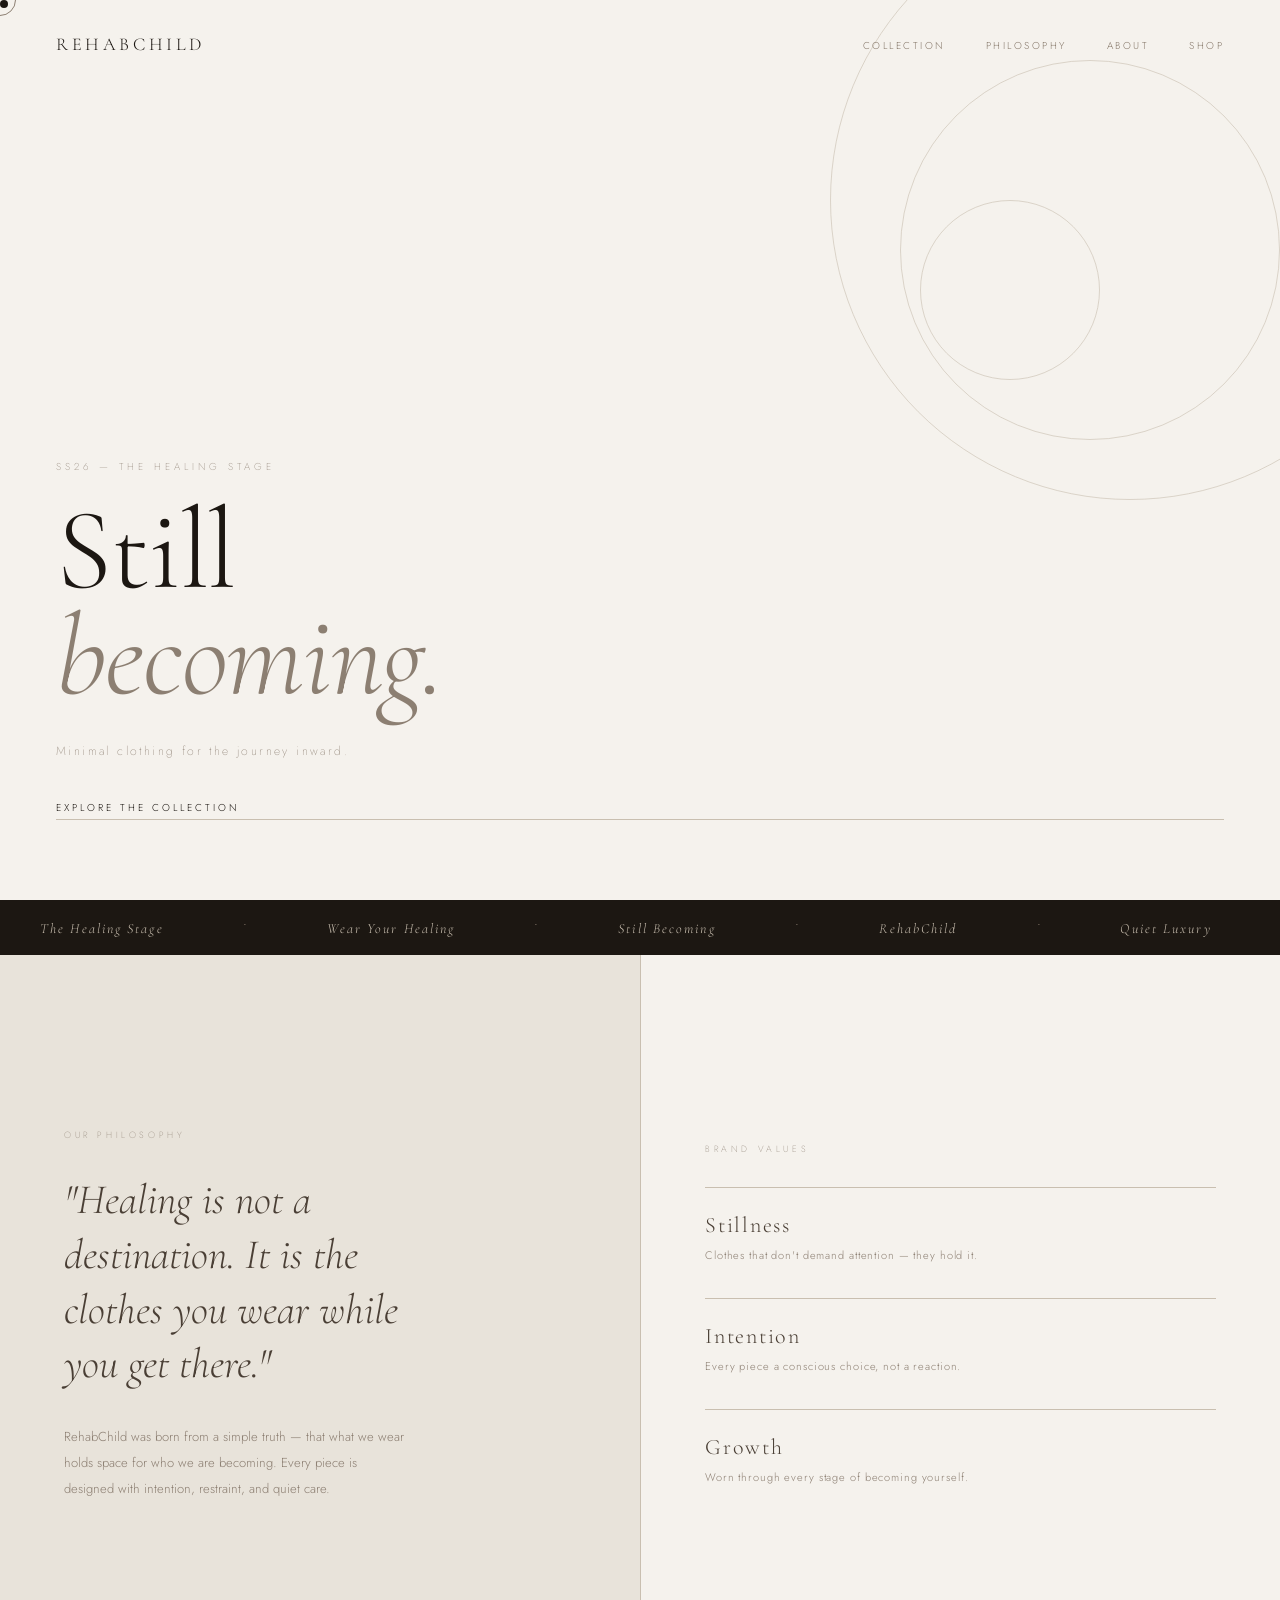
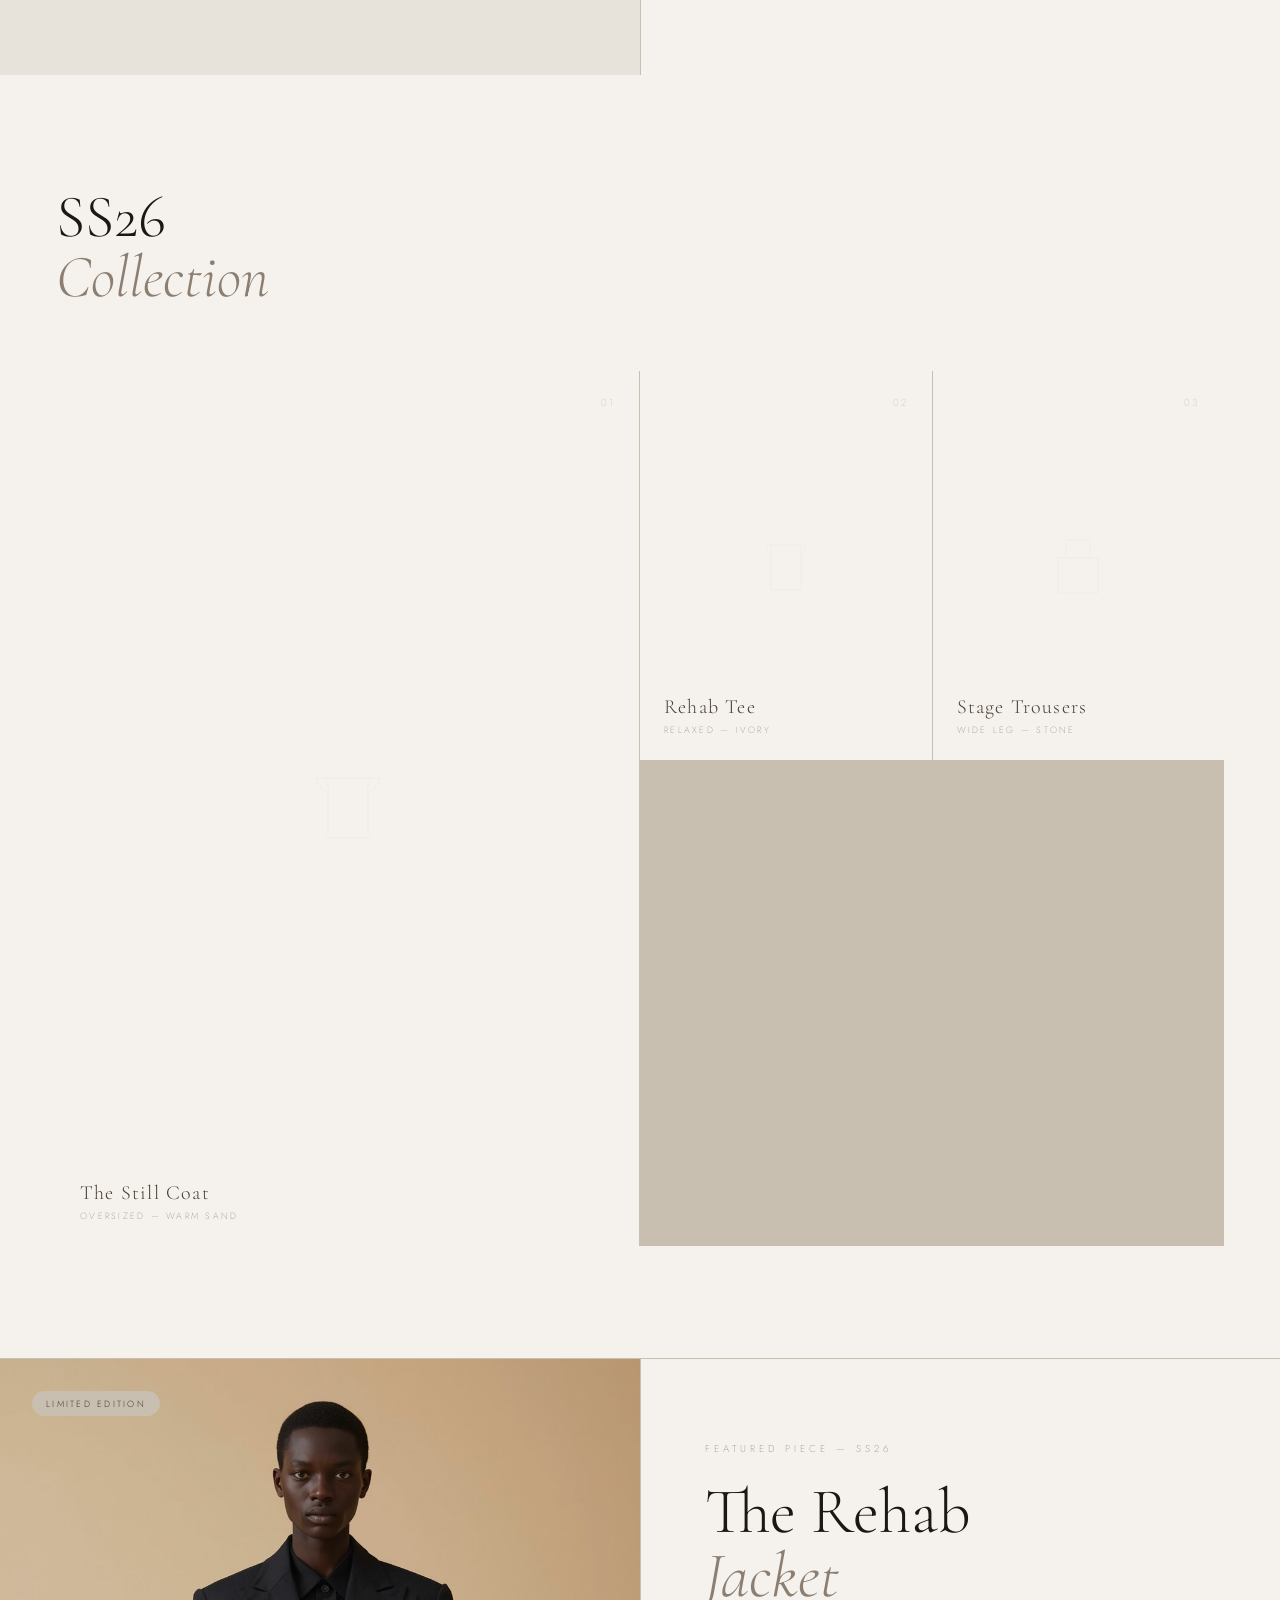
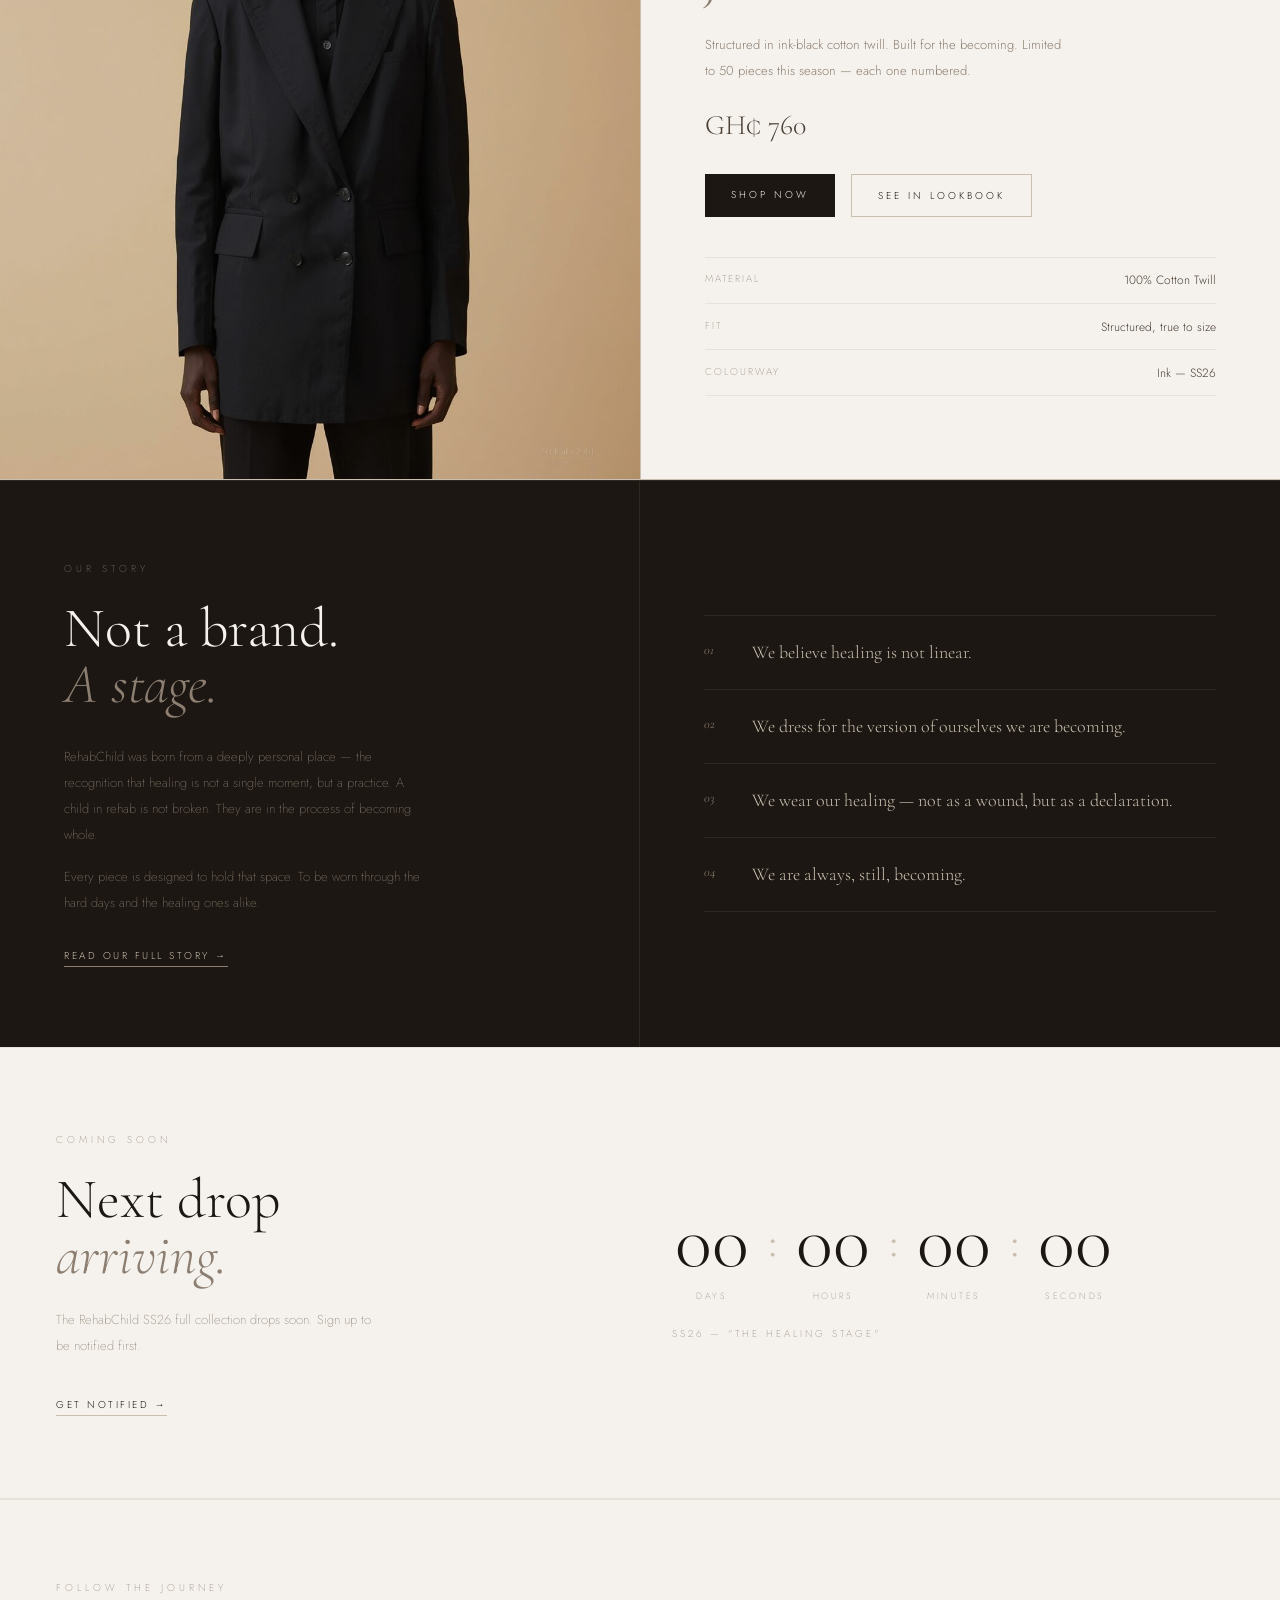
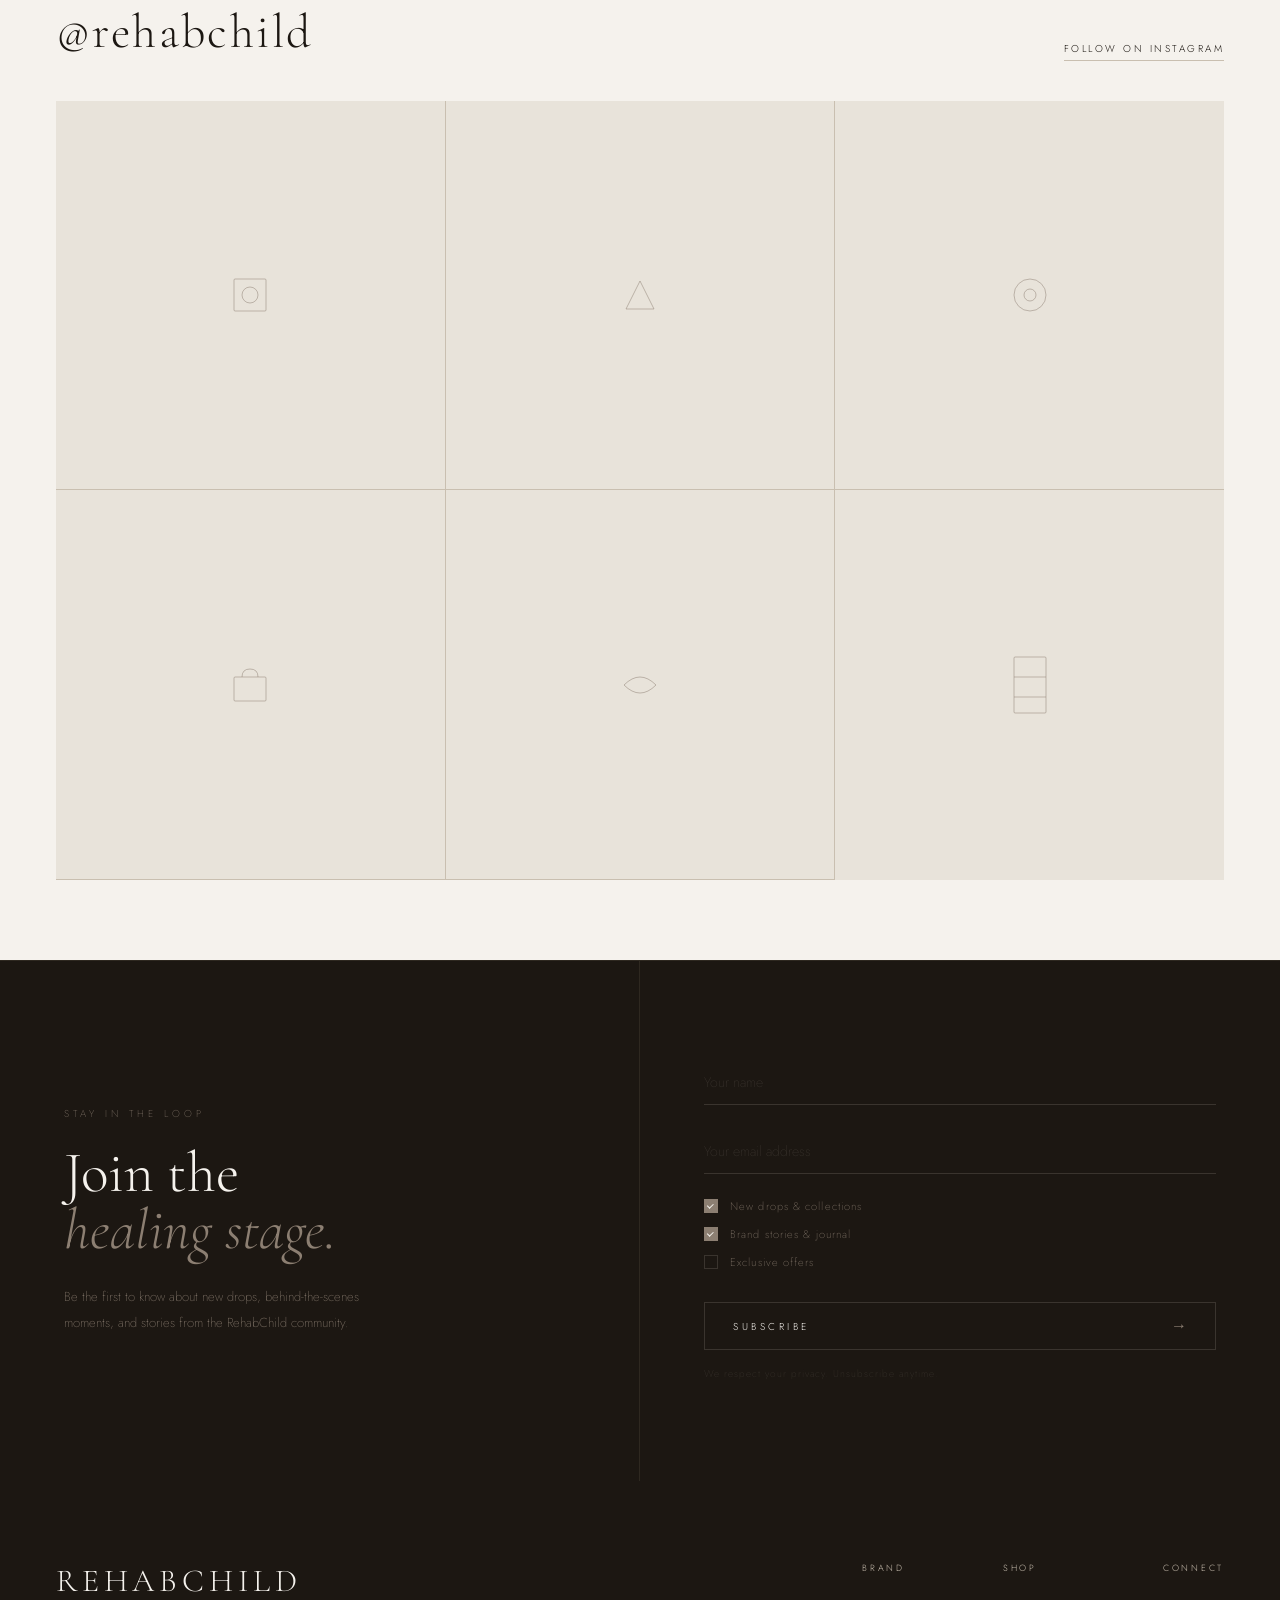
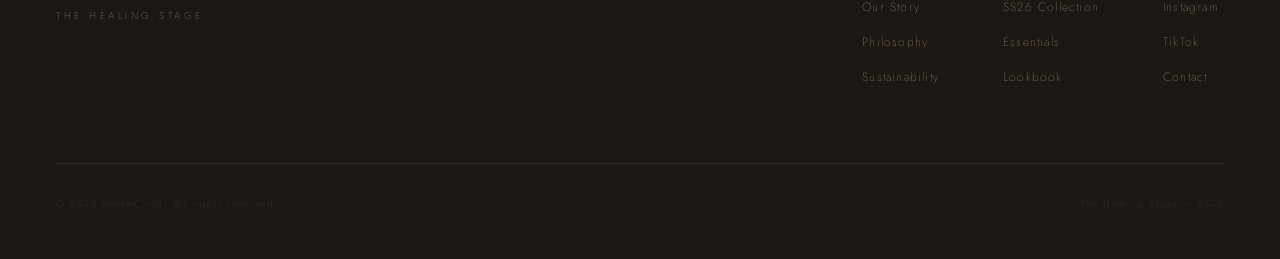
==== index.html @ 97591bc1 "Add website files with fixes" ====
<!DOCTYPE html>
<html lang="en">
<head>
  <meta charset="UTF-8" />
  <meta name="viewport" content="width=device-width, initial-scale=1.0"/>
  <title>RehabChild — The Healing Stage</title>
  <link href="https://fonts.googleapis.com/css2?family=Cormorant+Garamond:ital,wght@0,300;0,400;1,300;1,400&family=Jost:wght@200;300;400&display=swap" rel="stylesheet"/>
  <link rel="stylesheet" href="mobile.css"/>
  <style>
    *, *::before, *::after { margin: 0; padding: 0; box-sizing: border-box; }

    :root {
      --ivory:    #F5F2ED;
      --stone:    #E8E3DA;
      --sand:     #C9BFB0;
      --taupe:    #8C7F72;
      --bark:     #4A3F35;
      --ink:      #1C1712;
    }

    html { scroll-behavior: smooth; }

    body {
      background: var(--ivory);
      color: var(--ink);
      font-family: 'Jost', sans-serif;
      font-weight: 300;
      cursor: none;
      overflow-x: hidden;
    }

    /* Custom cursor */
    .cursor {
      width: 8px; height: 8px;
      background: var(--ink);
      border-radius: 50%;
      position: fixed;
      top: 0; left: 0;
      pointer-events: none;
      z-index: 9999;
      transition: transform 0.15s ease;
    }
    .cursor-ring {
      width: 32px; height: 32px;
      border: 0.5px solid var(--taupe);
      border-radius: 50%;
      position: fixed;
      top: 0; left: 0;
      pointer-events: none;
      z-index: 9998;
      transition: transform 0.08s ease, width 0.2s ease, height 0.2s ease, border-color 0.2s ease;
    }

    /* Nav */
    nav {
      position: fixed; top: 0; left: 0; right: 0;
      z-index: 100;
      display: flex;
      align-items: center;
      justify-content: space-between;
      padding: 2rem 3.5rem;
      mix-blend-mode: multiply;
    }

    .nav-logo {
      font-family: 'Cormorant Garamond', serif;
      font-weight: 300;
      font-size: 18px;
      letter-spacing: 0.2em;
      text-transform: uppercase;
      color: var(--ink);
      text-decoration: none;
    }

    .nav-links {
      display: flex;
      gap: 2.5rem;
      list-style: none;
    }

    .nav-links a {
      font-size: 10px;
      font-weight: 300;
      letter-spacing: 0.25em;
      text-transform: uppercase;
      color: var(--taupe);
      text-decoration: none;
      transition: color 0.3s ease;
    }

    .nav-links a:hover { color: var(--ink); }

    /* Hero */
    .hero {
      min-height: 100vh;
      display: flex;
      flex-direction: column;
      justify-content: flex-end;
      padding: 0 3.5rem 5rem;
      position: relative;
      overflow: hidden;
    }

    .hero-circle {
      position: absolute;
      border-radius: 50%;
      border: 0.5px solid var(--sand);
      opacity: 0.6;
      animation: breathe 8s ease-in-out infinite;
    }

    .hero-circle:nth-child(1) { width: 600px; height: 600px; top: -100px; right: -150px; animation-delay: 0s; }
    .hero-circle:nth-child(2) { width: 380px; height: 380px; top: 60px; right: 0px; animation-delay: 2s; }
    .hero-circle:nth-child(3) { width: 180px; height: 180px; top: 200px; right: 180px; animation-delay: 4s; }

    @keyframes breathe {
      0%, 100% { transform: scale(1); opacity: 0.4; }
      50% { transform: scale(1.04); opacity: 0.7; }
    }

    .hero-tag {
      font-size: 10px;
      font-weight: 200;
      letter-spacing: 0.4em;
      text-transform: uppercase;
      color: var(--taupe);
      margin-bottom: 1.5rem;
      opacity: 0;
      animation: fadeUp 1s ease forwards 0.3s;
    }

    .hero-title {
      font-family: 'Cormorant Garamond', serif;
      font-weight: 300;
      font-size: clamp(56px, 9vw, 120px);
      line-height: 0.92;
      letter-spacing: -0.01em;
      color: var(--ink);
      max-width: 700px;
      opacity: 0;
      animation: fadeUp 1.2s ease forwards 0.5s;
    }

    .hero-title em {
      font-style: italic;
      color: var(--taupe);
    }

    .hero-sub {
      font-size: 12px;
      font-weight: 200;
      letter-spacing: 0.2em;
      color: var(--taupe);
      margin-top: 2rem;
      opacity: 0;
      animation: fadeUp 1s ease forwards 0.9s;
    }

    .hero-cta {
      display: inline-block;
      margin-top: 2.5rem;
      font-size: 10px;
      font-weight: 300;
      letter-spacing: 0.3em;
      text-transform: uppercase;
      color: var(--ink);
      text-decoration: none;
      border-bottom: 0.5px solid var(--sand);
      padding-bottom: 4px;
      opacity: 0;
      animation: fadeUp 1s ease forwards 1.1s;
      transition: border-color 0.3s ease, color 0.3s ease;
    }

    .hero-cta:hover { color: var(--taupe); border-color: var(--taupe); }

    @keyframes fadeUp {
      from { opacity: 0; transform: translateY(24px); }
      to   { opacity: 1; transform: translateY(0); }
    }

    /* Marquee */
    .marquee-wrap {
      background: var(--ink);
      padding: 1rem 0;
      overflow: hidden;
      white-space: nowrap;
    }

    .marquee-track {
      display: inline-flex;
      animation: marquee 18s linear infinite;
    }

    .marquee-track span {
      font-family: 'Cormorant Garamond', serif;
      font-style: italic;
      font-size: 14px;
      font-weight: 300;
      letter-spacing: 0.15em;
      color: var(--sand);
      padding: 0 2.5rem;
    }

    .marquee-track span.dot {
      color: var(--taupe);
      font-style: normal;
      font-size: 6px;
      vertical-align: middle;
    }

    @keyframes marquee {
      from { transform: translateX(0); }
      to   { transform: translateX(-50%); }
    }

    /* Philosophy section */
    .philosophy {
      display: grid;
      grid-template-columns: 1fr 1fr;
      min-height: 80vh;
    }

    .phil-left {
      background: var(--stone);
      padding: 6rem 4rem;
      display: flex;
      flex-direction: column;
      justify-content: center;
    }

    .phil-right {
      background: var(--ivory);
      padding: 6rem 4rem;
      display: flex;
      flex-direction: column;
      justify-content: center;
      border-left: 0.5px solid var(--sand);
    }

    .section-label {
      font-size: 9px;
      font-weight: 200;
      letter-spacing: 0.4em;
      text-transform: uppercase;
      color: var(--taupe);
      margin-bottom: 2rem;
    }

    .phil-quote {
      font-family: 'Cormorant Garamond', serif;
      font-style: italic;
      font-weight: 300;
      font-size: clamp(28px, 3.5vw, 42px);
      line-height: 1.3;
      color: var(--bark);
      max-width: 380px;
    }

    .phil-body {
      font-size: 13px;
      font-weight: 300;
      line-height: 2;
      color: var(--taupe);
      max-width: 340px;
      margin-top: 2rem;
    }

    .phil-values {
      display: flex;
      flex-direction: column;
      gap: 2rem;
    }

    .phil-value {
      border-top: 0.5px solid var(--sand);
      padding-top: 1.5rem;
    }

    .phil-value-title {
      font-family: 'Cormorant Garamond', serif;
      font-weight: 300;
      font-size: 22px;
      letter-spacing: 0.08em;
      color: var(--bark);
      margin-bottom: 0.5rem;
    }

    .phil-value-desc {
      font-size: 11px;
      font-weight: 300;
      letter-spacing: 0.08em;
      color: var(--taupe);
      line-height: 1.8;
    }

    /* Collection */
    .collection {
      padding: 7rem 3.5rem;
      background: var(--ivory);
    }

    .collection-header {
      display: flex;
      align-items: flex-end;
      justify-content: space-between;
      margin-bottom: 4rem;
    }

    .collection-title {
      font-family: 'Cormorant Garamond', serif;
      font-weight: 300;
      font-size: clamp(36px, 5vw, 60px);
      line-height: 1;
      color: var(--ink);
    }

    .collection-title em { font-style: italic; color: var(--taupe); }

    .collection-grid {
      display: grid;
      grid-template-columns: 2fr 1fr 1fr;
      gap: 1px;
      background: var(--sand);
    }

    .collection-item {
      background: var(--ivory);
      aspect-ratio: 3/4;
      display: flex;
      flex-direction: column;
      justify-content: flex-end;
      padding: 1.5rem;
      position: relative;
      overflow: hidden;
      transition: background 0.4s ease;
    }

    .collection-item:hover { background: var(--stone); }

    .collection-item:nth-child(1) { aspect-ratio: 2/3; }

    .item-number {
      position: absolute;
      top: 1.5rem; right: 1.5rem;
      font-size: 10px;
      font-weight: 200;
      letter-spacing: 0.2em;
      color: var(--sand);
    }

    .item-placeholder {
      position: absolute;
      inset: 0;
      display: flex;
      align-items: center;
      justify-content: center;
    }

    .item-placeholder svg { opacity: 0.08; }

    .item-name {
      font-family: 'Cormorant Garamond', serif;
      font-weight: 300;
      font-size: 20px;
      letter-spacing: 0.06em;
      color: var(--bark);
      position: relative;
      z-index: 1;
    }

    .item-detail {
      font-size: 9px;
      font-weight: 200;
      letter-spacing: 0.25em;
      text-transform: uppercase;
      color: var(--taupe);
      margin-top: 4px;
      position: relative;
      z-index: 1;
    }

/* Newsletter */
    .newsletter {
      background: var(--ink);
      border-top: 0.5px solid #2e2820;
    }

    .nl-inner {
      display: grid;
      grid-template-columns: 1fr 1fr;
      min-height: 520px;
    }

    .nl-left {
      padding: 5rem 4rem;
      display: flex;
      flex-direction: column;
      justify-content: center;
      border-right: 0.5px solid #2e2820;
    }

    .nl-tag {
      font-size: 10px;
      font-weight: 200;
      letter-spacing: 0.4em;
      text-transform: uppercase;
      color: var(--taupe);
      margin-bottom: 1.5rem;
    }

    .nl-title {
      font-family: 'Cormorant Garamond', serif;
      font-weight: 300;
      font-size: clamp(36px, 4.5vw, 58px);
      line-height: 1;
      color: var(--ivory);
      margin-bottom: 1.5rem;
    }

    .nl-title em { font-style: italic; color: var(--taupe); }

    .nl-desc {
      font-size: 13px;
      font-weight: 200;
      line-height: 2;
      color: var(--taupe);
      max-width: 340px;
    }

    .nl-right {
      padding: 5rem 4rem;
      display: flex;
      align-items: center;
    }

    .nl-form-wrap { width: 100%; }

    .nl-input-group { margin-bottom: 1.5rem; }

    .nl-input {
      width: 100%;
      background: transparent;
      border: none;
      border-bottom: 0.5px solid #3a342e;
      padding: 0.75rem 0;
      font-family: 'Jost', sans-serif;
      font-weight: 200;
      font-size: 14px;
      color: var(--ivory);
      outline: none;
      transition: border-color 0.3s;
    }

    .nl-input::placeholder { color: #3a342e; }
    .nl-input:focus { border-bottom-color: var(--taupe); }

    .nl-checks {
      display: flex;
      flex-direction: column;
      gap: 0.75rem;
      margin-bottom: 2rem;
      margin-top: 0.5rem;
    }

    .nl-check {
      display: flex;
      align-items: center;
      gap: 0.75rem;
      cursor: pointer;
    }

    .nl-check input[type="checkbox"] { display: none; }

    .nl-check-box {
      width: 14px;
      height: 14px;
      border: 0.5px solid #3a342e;
      display: flex;
      align-items: center;
      justify-content: center;
      flex-shrink: 0;
      transition: border-color 0.3s, background 0.3s;
    }

    .nl-check input:checked + .nl-check-box {
      background: var(--taupe);
      border-color: var(--taupe);
    }

    .nl-check input:checked + .nl-check-box::after {
      content: '';
      width: 6px;
      height: 4px;
      border-left: 1px solid var(--ivory);
      border-bottom: 1px solid var(--ivory);
      transform: rotate(-45deg) translateY(-1px);
      display: block;
    }

    .nl-check-label {
      font-size: 11px;
      font-weight: 200;
      letter-spacing: 0.1em;
      color: var(--taupe);
    }

    .nl-btn {
      display: flex;
      align-items: center;
      gap: 1rem;
      background: none;
      border: 0.5px solid #3a342e;
      padding: 14px 28px;
      cursor: pointer;
      transition: all 0.3s ease;
      width: 100%;
      justify-content: space-between;
    }

    .nl-btn:hover {
      border-color: var(--taupe);
      background: rgba(140, 127, 114, 0.08);
    }

    .nl-btn-text {
      font-family: 'Jost', sans-serif;
      font-size: 10px;
      font-weight: 300;
      letter-spacing: 0.35em;
      text-transform: uppercase;
      color: var(--ivory);
    }

    .nl-btn-arrow {
      font-size: 16px;
      color: var(--taupe);
      transition: transform 0.3s;
    }

    .nl-btn:hover .nl-btn-arrow { transform: translateX(4px); }

    .nl-success {
      display: none;
      align-items: center;
      gap: 0.75rem;
      margin-top: 1.25rem;
      padding: 1rem;
      border: 0.5px solid #2e2820;
    }

    .nl-success span {
      font-family: 'Cormorant Garamond', serif;
      font-style: italic;
      font-size: 14px;
      color: var(--sand);
      line-height: 1.5;
    }

    .nl-privacy {
      font-size: 10px;
      font-weight: 200;
      letter-spacing: 0.1em;
      color: #3a342e;
      margin-top: 1rem;
    }

    /* Hamburger */
    .hamburger {
      display: none;
      flex-direction: column;
      gap: 5px;
      background: none;
      border: none;
      cursor: pointer;
      padding: 4px;
      z-index: 102;
    }

    .hamburger span {
      display: block;
      width: 22px;
      height: 0.5px;
      background: var(--ink);
      transition: all 0.3s ease;
    }

    .hamburger.open span:nth-child(1) { transform: translateY(5.5px) rotate(45deg); }
    .hamburger.open span:nth-child(2) { opacity: 0; }
    .hamburger.open span:nth-child(3) { transform: translateY(-5.5px) rotate(-45deg); }

    /* Mobile menu */
    .mobile-menu {
      position: fixed;
      inset: 0;
      background: var(--ivory);
      z-index: 101;
      display: flex;
      align-items: center;
      justify-content: center;
      opacity: 0;
      pointer-events: none;
      transition: opacity 0.4s ease;
    }

    .mobile-menu.open {
      opacity: 1;
      pointer-events: all;
    }

    .mobile-menu-inner {
      display: flex;
      flex-direction: column;
      align-items: center;
      gap: 2.5rem;
    }

    .mobile-menu-inner a {
      font-family: 'Cormorant Garamond', serif;
      font-weight: 300;
      font-size: 42px;
      letter-spacing: 0.08em;
      color: var(--ink);
      text-decoration: none;
      transition: color 0.3s;
    }

    .mobile-menu-inner a:hover { color: var(--taupe); }

    @media (max-width: 768px) {
      .hamburger { display: flex !important; }
    }

    /* Footer */
    footer {
      background: var(--ink);
      padding: 5rem 3.5rem 3rem;
      color: var(--taupe);
    }

    .footer-top {
      display: flex;
      justify-content: space-between;
      align-items: flex-start;
      padding-bottom: 4rem;
      border-bottom: 0.5px solid #2e2820;
    }

    .footer-logo {
      font-family: 'Cormorant Garamond', serif;
      font-weight: 300;
      font-size: 32px;
      letter-spacing: 0.15em;
      text-transform: uppercase;
      color: var(--ivory);
    }

    .footer-tagline {
      font-size: 10px;
      font-weight: 200;
      letter-spacing: 0.35em;
      text-transform: uppercase;
      color: var(--taupe);
      margin-top: 0.5rem;
    }

    .footer-links {
      display: flex;
      gap: 4rem;
    }

    .footer-col h4 {
      font-size: 9px;
      font-weight: 300;
      letter-spacing: 0.3em;
      text-transform: uppercase;
      color: var(--sand);
      margin-bottom: 1.25rem;
    }

    .footer-col ul { list-style: none; }

    .footer-col ul li {
      margin-bottom: 0.75rem;
    }

    .footer-col ul li a {
      font-size: 12px;
      font-weight: 200;
      letter-spacing: 0.1em;
      color: var(--taupe);
      text-decoration: none;
      transition: color 0.3s ease;
    }

    .footer-col ul li a:hover { color: var(--sand); }

    .footer-bottom {
      display: flex;
      justify-content: space-between;
      align-items: center;
      padding-top: 2rem;
    }

    .footer-copy {
      font-size: 10px;
      font-weight: 200;
      letter-spacing: 0.15em;
      color: #3a342e;
    }
    /* Instagram Feed */
    .instagram {
      background: var(--ivory);
      border-top: 0.5px solid var(--stone);
      padding: 5rem 3.5rem;
    }

    .ig-header {
      display: flex;
      align-items: flex-end;
      justify-content: space-between;
      margin-bottom: 2.5rem;
    }

    .ig-tag {
      font-size: 10px;
      font-weight: 200;
      letter-spacing: 0.4em;
      text-transform: uppercase;
      color: var(--taupe);
      margin-bottom: 0.5rem;
    }

    .ig-title {
      font-family: 'Cormorant Garamond', serif;
      font-weight: 300;
      font-size: clamp(28px, 4vw, 48px);
      color: var(--ink);
      letter-spacing: 0.05em;
    }

    .ig-follow-btn {
      font-size: 10px;
      font-weight: 300;
      letter-spacing: 0.25em;
      text-transform: uppercase;
      color: var(--ink);
      text-decoration: none;
      border-bottom: 0.5px solid var(--sand);
      padding-bottom: 4px;
      transition: border-color 0.3s, color 0.3s;
    }

    .ig-follow-btn:hover { color: var(--taupe); border-color: var(--taupe); }

    .ig-grid {
      display: grid;
      grid-template-columns: repeat(3, 1fr);
      grid-template-rows: auto auto;
      gap: 1px;
      background: var(--sand);
    }

    .ig-post {
      background: var(--stone);
      aspect-ratio: 1/1;
      cursor: pointer;
      overflow: hidden;
    }

    .ig-post-tall {
      grid-row: span 2;
      aspect-ratio: unset;
    }

    .ig-post-inner {
      width: 100%;
      height: 100%;
      display: flex;
      align-items: center;
      justify-content: center;
      position: relative;
      transition: background 0.4s ease;
      min-height: 200px;
    }

    .ig-post:hover .ig-post-inner { background: var(--sand); }

    .ig-overlay {
      position: absolute;
      inset: 0;
      background: rgba(28,23,18,0.5);
      display: flex;
      align-items: flex-end;
      padding: 1.25rem;
      opacity: 0;
      transition: opacity 0.4s ease;
    }

    .ig-post:hover .ig-overlay { opacity: 1; }

    .ig-caption {
      font-family: 'Cormorant Garamond', serif;
      font-style: italic;
      font-size: 13px;
      color: var(--ivory);
      line-height: 1.5;
    }

    /* Lightbox */
    .ig-lightbox {
      position: fixed;
      inset: 0;
      background: rgba(28,23,18,0.85);
      z-index: 300;
      display: none;
      align-items: center;
      justify-content: center;
    }

    .ig-lightbox.open { display: flex; }

    .ig-lightbox-close {
      position: absolute;
      top: 2rem; right: 2rem;
      background: none;
      border: none;
      color: var(--ivory);
      font-size: 18px;
      cursor: pointer;
      opacity: 0.6;
      transition: opacity 0.3s;
    }

    .ig-lightbox-close:hover { opacity: 1; }

    .ig-lightbox-inner {
      display: grid;
      grid-template-columns: 1fr 1fr;
      max-width: 800px;
      width: 90%;
      background: var(--ivory);
    }

    .ig-lightbox-img {
      background: var(--stone);
      min-height: 400px;
      display: flex;
      align-items: center;
      justify-content: center;
    }

    .ig-lightbox-info {
      padding: 3rem 2.5rem;
      display: flex;
      flex-direction: column;
      justify-content: center;
      gap: 1rem;
    }

    .ig-lightbox-handle {
      font-size: 10px;
      font-weight: 200;
      letter-spacing: 0.3em;
      text-transform: uppercase;
      color: var(--taupe);
    }

    .ig-lightbox-caption {
      font-family: 'Cormorant Garamond', serif;
      font-style: italic;
      font-size: 20px;
      line-height: 1.5;
      color: var(--bark);
    }

    .ig-lightbox-link {
      font-size: 10px;
      font-weight: 300;
      letter-spacing: 0.2em;
      text-transform: uppercase;
      color: var(--ink);
      text-decoration: none;
      border-bottom: 0.5px solid var(--sand);
      padding-bottom: 3px;
      width: fit-content;
      transition: border-color 0.3s;
    }

    .ig-lightbox-link:hover { border-color: var(--ink); }

    .mobile-menu-close {
      position: absolute;
      top: 2rem;
      right: 1.75rem;
      background: none;
      border: none;
      font-size: 18px;
      color: var(--taupe);
      cursor: pointer;
      transition: color 0.3s;
      z-index: 103;
    }

    .mobile-menu-close:hover { color: var(--ink); }

    /* Featured Spotlight */
    .spotlight {
      background: var(--stone);
      border-top: 0.5px solid var(--sand);
      border-bottom: 0.5px solid var(--sand);
    }

    .spotlight-inner {
      display: grid;
      grid-template-columns: 1fr 1fr;
      min-height: 80vh;
    }

    .spotlight-img {
      position: relative;
      overflow: hidden;
    }

    .spotlight-img img {
      width: 100%;
      height: 100%;
      object-fit: cover;
      display: block;
      transition: transform 0.8s ease;
    }

    .spotlight:hover .spotlight-img img { transform: scale(1.03); }

    .spotlight-badge {
      position: absolute;
      top: 2rem; left: 2rem;
      font-size: 9px;
      font-weight: 300;
      letter-spacing: 0.25em;
      text-transform: uppercase;
      color: var(--bark);
      background: var(--sand);
      padding: 6px 14px;
      border-radius: 20px;
    }

    .spotlight-text {
      padding: 5rem 4rem;
      display: flex;
      flex-direction: column;
      justify-content: center;
      background: var(--ivory);
      border-left: 0.5px solid var(--sand);
    }

    .spotlight-tag {
      font-size: 10px;
      font-weight: 200;
      letter-spacing: 0.4em;
      text-transform: uppercase;
      color: var(--taupe);
      margin-bottom: 1.5rem;
    }

    .spotlight-title {
      font-family: 'Cormorant Garamond', serif;
      font-weight: 300;
      font-size: clamp(40px, 5vw, 64px);
      line-height: 1;
      color: var(--ink);
      margin-bottom: 1.5rem;
    }

    .spotlight-title em { font-style: italic; color: var(--taupe); }

    .spotlight-desc {
      font-size: 13px;
      font-weight: 300;
      line-height: 2;
      color: var(--taupe);
      max-width: 360px;
      margin-bottom: 1.5rem;
    }

    .spotlight-price {
      font-family: 'Cormorant Garamond', serif;
      font-size: 28px;
      font-weight: 300;
      color: var(--bark);
      margin-bottom: 2rem;
    }

    .spotlight-actions {
      display: flex;
      gap: 1rem;
      margin-bottom: 2.5rem;
    }

    .spotlight-btn {
      font-size: 10px;
      font-weight: 300;
      letter-spacing: 0.3em;
      text-transform: uppercase;
      text-decoration: none;
      padding: 13px 26px;
      transition: all 0.3s ease;
    }

    .spotlight-btn.primary {
      background: var(--ink);
      color: var(--ivory);
    }

    .spotlight-btn.primary:hover { background: var(--bark); }

    .spotlight-btn.secondary {
      border: 0.5px solid var(--sand);
      color: var(--ink);
    }

    .spotlight-btn.secondary:hover { background: var(--stone); }

    .spotlight-details {
      display: flex;
      flex-direction: column;
      gap: 0;
      border-top: 0.5px solid var(--stone);
    }

    .spotlight-detail {
      display: flex;
      justify-content: space-between;
      padding: 0.85rem 0;
      border-bottom: 0.5px solid var(--stone);
    }

    .sd-label {
      font-size: 10px;
      font-weight: 200;
      letter-spacing: 0.2em;
      text-transform: uppercase;
      color: var(--taupe);
    }

    .sd-value {
      font-size: 12px;
      font-weight: 300;
      color: var(--bark);
    }

    /* Brand Story Teaser */
    .story-teaser {
      background: var(--ink);
      border-top: 0.5px solid #2e2820;
    }

    .st-inner {
      display: grid;
      grid-template-columns: 1fr 1fr;
      min-height: 60vh;
    }

    .st-left {
      padding: 5rem 4rem;
      display: flex;
      flex-direction: column;
      justify-content: center;
      border-right: 0.5px solid #2e2820;
    }

    .st-tag {
      font-size: 10px;
      font-weight: 200;
      letter-spacing: 0.4em;
      text-transform: uppercase;
      color: var(--taupe);
      margin-bottom: 1.5rem;
    }

    .st-title {
      font-family: 'Cormorant Garamond', serif;
      font-weight: 300;
      font-size: clamp(36px, 4.5vw, 56px);
      line-height: 1;
      color: var(--ivory);
      margin-bottom: 2rem;
    }

    .st-title em { font-style: italic; color: var(--taupe); }

    .st-body {
      font-size: 13px;
      font-weight: 200;
      line-height: 2;
      color: var(--taupe);
      max-width: 360px;
      margin-bottom: 1rem;
    }

    .st-link {
      font-size: 10px;
      font-weight: 300;
      letter-spacing: 0.25em;
      text-transform: uppercase;
      color: var(--sand);
      text-decoration: none;
      border-bottom: 0.5px solid var(--taupe);
      padding-bottom: 3px;
      width: fit-content;
      margin-top: 1rem;
      transition: all 0.3s;
    }

    .st-link:hover { color: var(--ivory); border-color: var(--ivory); }

    .st-right {
      padding: 5rem 4rem;
      display: flex;
      align-items: center;
    }

    .st-manifesto { width: 100%; }

    .st-m-line {
      display: flex;
      align-items: flex-start;
      gap: 1.5rem;
      padding: 1.5rem 0;
      border-bottom: 0.5px solid #2e2820;
    }

    .st-m-line:first-child { border-top: 0.5px solid #2e2820; }

    .st-m-num {
      font-family: 'Cormorant Garamond', serif;
      font-style: italic;
      font-size: 13px;
      color: var(--taupe);
      min-width: 24px;
      margin-top: 2px;
    }

    .st-m-text {
      font-family: 'Cormorant Garamond', serif;
      font-weight: 300;
      font-size: 18px;
      line-height: 1.4;
      color: var(--sand);
    }

    /* Countdown */
    .countdown {
      background: var(--ivory);
      border-top: 0.5px solid var(--stone);
      border-bottom: 0.5px solid var(--stone);
    }

    .cd-inner {
      display: grid;
      grid-template-columns: 1fr 1fr;
      min-height: 50vh;
      align-items: center;
      padding: 5rem 3.5rem;
      gap: 4rem;
    }

    .cd-tag {
      font-size: 10px;
      font-weight: 200;
      letter-spacing: 0.4em;
      text-transform: uppercase;
      color: var(--taupe);
      margin-bottom: 1.5rem;
    }

    .cd-title {
      font-family: 'Cormorant Garamond', serif;
      font-weight: 300;
      font-size: clamp(36px, 4.5vw, 56px);
      line-height: 1;
      color: var(--ink);
      margin-bottom: 1.5rem;
    }

    .cd-title em { font-style: italic; color: var(--taupe); }

    .cd-desc {
      font-size: 13px;
      font-weight: 200;
      line-height: 2;
      color: var(--taupe);
      max-width: 320px;
      margin-bottom: 2rem;
    }

    .cd-notify {
      font-size: 10px;
      font-weight: 300;
      letter-spacing: 0.25em;
      text-transform: uppercase;
      color: var(--ink);
      text-decoration: none;
      border-bottom: 0.5px solid var(--sand);
      padding-bottom: 3px;
      transition: all 0.3s;
    }

    .cd-notify:hover { border-color: var(--ink); }

    .cd-timer {
      display: flex;
      align-items: center;
      gap: 1rem;
      margin-bottom: 1.5rem;
    }

    .cd-unit {
      display: flex;
      flex-direction: column;
      align-items: center;
      gap: 0.5rem;
    }

    .cd-num {
      font-family: 'Cormorant Garamond', serif;
      font-weight: 300;
      font-size: clamp(48px, 6vw, 80px);
      line-height: 1;
      color: var(--ink);
      min-width: 80px;
      text-align: center;
    }

    .cd-label {
      font-size: 9px;
      font-weight: 200;
      letter-spacing: 0.3em;
      text-transform: uppercase;
      color: var(--taupe);
    }

    .cd-sep {
      font-family: 'Cormorant Garamond', serif;
      font-size: 48px;
      color: var(--sand);
      margin-bottom: 1.5rem;
      font-weight: 300;
    }

    .cd-drop-name {
      font-size: 10px;
      font-weight: 200;
      letter-spacing: 0.3em;
      text-transform: uppercase;
      color: var(--taupe);
    }
  </style>
</head>
<body>

  <!-- Cursor -->
  <div class="cursor" id="cursor"></div>
  <div class="cursor-ring" id="cursorRing"></div>

  <!-- Nav -->
  <nav>
    <a href="index.html" class="nav-logo">RehabChild</a>
    <ul class="nav-links">
      <li><a href="index.html#collection">Collection</a></li>
      <li><a href="index.html#philosophy">Philosophy</a></li>
      <li><a href="about.html">About</a></li>
      <li><a href="shop.html">Shop</a></li>
    </ul>
    <button class="hamburger" id="hamburger" onclick="toggleMenu()" aria-label="Menu">
      <span></span><span></span><span></span>
    </button>
  </nav>

  <!-- Mobile menu -->
  <div class="mobile-menu" id="mobileMenu">
    <button class="mobile-menu-close" onclick="toggleMenu()">✕</button>
    <div class="mobile-menu-inner">
      <a href="index.html" onclick="toggleMenu()">Home</a>
      <a href="shop.html" onclick="toggleMenu()">Shop</a>
      <a href="lookbook.html" onclick="toggleMenu()">Lookbook</a>
      <a href="about.html" onclick="toggleMenu()">About</a>
      <a href="contact.html" onclick="toggleMenu()">Contact</a>
    </div>
  </div>

  <!-- Hero -->
  <section class="hero">
    <div class="hero-circle"></div>
    <div class="hero-circle"></div>
    <div class="hero-circle"></div>

    <p class="hero-tag">SS26 — The Healing Stage</p>
    <h1 class="hero-title">Still<br><em>becoming.</em></h1>
    <p class="hero-sub">Minimal clothing for the journey inward.</p>
    <a href="#collection" class="hero-cta">Explore the collection</a>
  </section>

  <!-- Marquee -->
  <div class="marquee-wrap">
    <div class="marquee-track">
      <span>The Healing Stage</span><span class="dot">•</span>
      <span>Wear Your Healing</span><span class="dot">•</span>
      <span>Still Becoming</span><span class="dot">•</span>
      <span>RehabChild</span><span class="dot">•</span>
      <span>Quiet Luxury</span><span class="dot">•</span>
      <span>The Healing Stage</span><span class="dot">•</span>
      <span>Wear Your Healing</span><span class="dot">•</span>
      <span>Still Becoming</span><span class="dot">•</span>
      <span>RehabChild</span><span class="dot">•</span>
      <span>Quiet Luxury</span><span class="dot">•</span>
      <span>The Healing Stage</span><span class="dot">•</span>
      <span>Wear Your Healing</span><span class="dot">•</span>
      <span>Still Becoming</span><span class="dot">•</span>
      <span>RehabChild</span><span class="dot">•</span>
      <span>Quiet Luxury</span><span class="dot">•</span>
    </div>
  </div>

  <!-- Philosophy -->
  <section class="philosophy" id="philosophy">
    <div class="phil-left">
      <p class="section-label">Our Philosophy</p>
      <blockquote class="phil-quote">"Healing is not a destination. It is the clothes you wear while you get there."</blockquote>
      <p class="phil-body">RehabChild was born from a simple truth — that what we wear holds space for who we are becoming. Every piece is designed with intention, restraint, and quiet care.</p>
    </div>
    <div class="phil-right">
      <p class="section-label">Brand Values</p>
      <div class="phil-values">
        <div class="phil-value">
          <div class="phil-value-title">Stillness</div>
          <div class="phil-value-desc">Clothes that don't demand attention — they hold it.</div>
        </div>
        <div class="phil-value">
          <div class="phil-value-title">Intention</div>
          <div class="phil-value-desc">Every piece a conscious choice, not a reaction.</div>
        </div>
        <div class="phil-value">
          <div class="phil-value-title">Growth</div>
          <div class="phil-value-desc">Worn through every stage of becoming yourself.</div>
        </div>
      </div>
    </div>
  </section>

  <!-- Collection -->
  <section class="collection" id="collection">
    <div class="collection-header">
      <h2 class="collection-title">SS26<br><em>Collection</em></h2>
    </div>
    <div class="collection-grid">
      <div class="collection-item">
        <span class="item-number">01</span>
        <div class="item-placeholder">
          <svg width="80" height="80" viewBox="0 0 80 80" fill="none">
            <rect x="20" y="10" width="40" height="60" rx="2" stroke="#8C7F72" stroke-width="0.5"/>
            <path d="M20 25 Q10 20 8 10 L20 10" stroke="#8C7F72" stroke-width="0.5" fill="none"/>
            <path d="M60 25 Q70 20 72 10 L60 10" stroke="#8C7F72" stroke-width="0.5" fill="none"/>
          </svg>
        </div>
        <div class="item-name">The Still Coat</div>
        <div class="item-detail">Oversized — Warm Sand</div>
      </div>
      <div class="collection-item">
        <span class="item-number">02</span>
        <div class="item-placeholder">
          <svg width="60" height="60" viewBox="0 0 60 60" fill="none">
            <path d="M15 10 L45 10 L45 55 L15 55 Z" stroke="#8C7F72" stroke-width="0.5" fill="none"/>
            <path d="M15 10 Q10 8 10 15 L15 20" stroke="#8C7F72" stroke-width="0.5" fill="none"/>
            <path d="M45 10 Q50 8 50 15 L45 20" stroke="#8C7F72" stroke-width="0.5" fill="none"/>
          </svg>
        </div>
        <div class="item-name">Rehab Tee</div>
        <div class="item-detail">Relaxed — Ivory</div>
      </div>
      <div class="collection-item">
        <span class="item-number">03</span>
        <div class="item-placeholder">
          <svg width="60" height="60" viewBox="0 0 60 60" fill="none">
            <rect x="18" y="5" width="24" height="18" rx="1" stroke="#8C7F72" stroke-width="0.5" fill="none"/>
            <path d="M10 23 L50 23 L50 58 L10 58 Z" stroke="#8C7F72" stroke-width="0.5" fill="none"/>
          </svg>
        </div>
        <div class="item-name">Stage Trousers</div>
        <div class="item-detail">Wide Leg — Stone</div>
      </div>
    </div>
  </section>

<!-- Featured Product Spotlight -->
  <section class="spotlight">
    <div class="spotlight-inner">
      <div class="spotlight-img">
        <img src="rehab-jacket.jpg" alt="The Rehab Jacket"/>
        <span class="spotlight-badge">Limited Edition</span>
      </div>
      <div class="spotlight-text">
        <p class="spotlight-tag">Featured piece — SS26</p>
        <h2 class="spotlight-title">The Rehab<br><em>Jacket</em></h2>
        <p class="spotlight-desc">Structured in ink-black cotton twill. Built for the becoming. Limited to 50 pieces this season — each one numbered.</p>
        <div class="spotlight-price">GH₵ 760</div>
        <div class="spotlight-actions">
          <a href="shop.html" class="spotlight-btn primary">Shop now</a>
          <a href="lookbook.html" class="spotlight-btn secondary">See in lookbook</a>
        </div>
        <div class="spotlight-details">
          <div class="spotlight-detail">
            <span class="sd-label">Material</span>
            <span class="sd-value">100% Cotton Twill</span>
          </div>
          <div class="spotlight-detail">
            <span class="sd-label">Fit</span>
            <span class="sd-value">Structured, true to size</span>
          </div>
          <div class="spotlight-detail">
            <span class="sd-label">Colourway</span>
            <span class="sd-value">Ink — SS26</span>
          </div>
        </div>
      </div>
    </div>
  </section>

  <!-- Brand Story Teaser -->
  <section class="story-teaser">
    <div class="st-inner">
      <div class="st-left">
        <p class="st-tag">Our story</p>
        <h2 class="st-title">Not a brand.<br><em>A stage.</em></h2>
        <p class="st-body">RehabChild was born from a deeply personal place — the recognition that healing is not a single moment, but a practice. A child in rehab is not broken. They are in the process of becoming whole.</p>
        <p class="st-body">Every piece is designed to hold that space. To be worn through the hard days and the healing ones alike.</p>
        <a href="about.html" class="st-link">Read our full story →</a>
      </div>
      <div class="st-right">
        <div class="st-manifesto">
          <div class="st-m-line">
            <span class="st-m-num">01</span>
            <span class="st-m-text">We believe healing is not linear.</span>
          </div>
          <div class="st-m-line">
            <span class="st-m-num">02</span>
            <span class="st-m-text">We dress for the version of ourselves we are becoming.</span>
          </div>
          <div class="st-m-line">
            <span class="st-m-num">03</span>
            <span class="st-m-text">We wear our healing — not as a wound, but as a declaration.</span>
          </div>
          <div class="st-m-line">
            <span class="st-m-num">04</span>
            <span class="st-m-text">We are always, still, becoming.</span>
          </div>
        </div>
      </div>
    </div>
  </section>

  <!-- Countdown Timer -->
  <section class="countdown">
    <div class="cd-inner">
      <div class="cd-left">
        <p class="cd-tag">Coming soon</p>
        <h2 class="cd-title">Next drop<br><em>arriving.</em></h2>
        <p class="cd-desc">The RehabChild SS26 full collection drops soon. Sign up to be notified first.</p>
        <a href="#newsletter" class="cd-notify">Get notified →</a>
      </div>
      <div class="cd-right">
        <div class="cd-timer">
          <div class="cd-unit">
            <span class="cd-num" id="cdDays">00</span>
            <span class="cd-label">Days</span>
          </div>
          <span class="cd-sep">:</span>
          <div class="cd-unit">
            <span class="cd-num" id="cdHours">00</span>
            <span class="cd-label">Hours</span>
          </div>
          <span class="cd-sep">:</span>
          <div class="cd-unit">
            <span class="cd-num" id="cdMins">00</span>
            <span class="cd-label">Minutes</span>
          </div>
          <span class="cd-sep">:</span>
          <div class="cd-unit">
            <span class="cd-num" id="cdSecs">00</span>
            <span class="cd-label">Seconds</span>
          </div>
        </div>
        <p class="cd-drop-name">SS26 — "The Healing Stage"</p>
      </div>
    </div>
  </section>  

<!-- Instagram Feed -->
  <section class="instagram">
    <div class="ig-header">
      <div class="ig-header-left">
        <p class="ig-tag">Follow the journey</p>
        <h2 class="ig-title">@rehabchild</h2>
      </div>
      <a href="https://instagram.com/nuski.y" target="_blank" class="ig-follow-btn">Follow on Instagram</a>
    </div>
    <div class="ig-grid">
      <div class="ig-post" onclick="openPost(0)">
        <div class="ig-post-inner">
          <svg width="48" height="48" viewBox="0 0 48 48" fill="none"><rect x="8" y="8" width="32" height="32" rx="1" stroke="#8C7F72" stroke-width="0.5"/><circle cx="24" cy="24" r="8" stroke="#8C7F72" stroke-width="0.5"/></svg>
          <div class="ig-overlay"><span class="ig-caption">"Still becoming." — The Still Coat, SS26</span></div>
        </div>
      </div>
      <div class="ig-post" onclick="openPost(1)">
        <div class="ig-post-inner">
          <svg width="48" height="48" viewBox="0 0 48 48" fill="none"><path d="M10 38 L24 10 L38 38 Z" stroke="#8C7F72" stroke-width="0.5" fill="none"/></svg>
          <div class="ig-overlay"><span class="ig-caption">"Wear your healing." — Rehab Tee, SS26</span></div>
        </div>
      </div>
      <div class="ig-post" onclick="openPost(2)">
        <div class="ig-post-inner">
          <svg width="48" height="48" viewBox="0 0 48 48" fill="none"><circle cx="24" cy="24" r="16" stroke="#8C7F72" stroke-width="0.5"/><circle cx="24" cy="24" r="6" stroke="#8C7F72" stroke-width="0.5"/></svg>
          <div class="ig-overlay"><span class="ig-caption">"The healing stage." — Stage Trousers, SS26</span></div>
        </div>
      </div>
      <div class="ig-post" onclick="openPost(3)">
        <div class="ig-post-inner">
          <svg width="48" height="48" viewBox="0 0 48 48" fill="none"><rect x="8" y="16" width="32" height="24" rx="1" stroke="#8C7F72" stroke-width="0.5"/><path d="M16 16 Q16 8 24 8 Q32 8 32 16" stroke="#8C7F72" stroke-width="0.5" fill="none"/></svg>
          <div class="ig-overlay"><span class="ig-caption">"Quiet luxury." — Stage Tote, SS26</span></div>
        </div>
      </div>
      <div class="ig-post" onclick="openPost(4)">
        <div class="ig-post-inner">
          <svg width="48" height="48" viewBox="0 0 48 48" fill="none"><path d="M8 24 Q24 8 40 24 Q24 40 8 24 Z" stroke="#8C7F72" stroke-width="0.5" fill="none"/></svg>
          <div class="ig-overlay"><span class="ig-caption">"Born from the journey inward." — RehabChild</span></div>
        </div>
      </div>
      <div class="ig-post ig-post-tall" onclick="openPost(5)">
        <div class="ig-post-inner">
          <svg width="48" height="72" viewBox="0 0 48 72" fill="none"><rect x="8" y="8" width="32" height="56" rx="1" stroke="#8C7F72" stroke-width="0.5"/><line x1="8" y1="28" x2="40" y2="28" stroke="#8C7F72" stroke-width="0.5"/><line x1="8" y1="48" x2="40" y2="48" stroke="#8C7F72" stroke-width="0.5"/></svg>
          <div class="ig-overlay"><span class="ig-caption">"The Rehab Jacket — structured for the becoming."</span></div>
        </div>
      </div>
    </div>

    <!-- Lightbox -->
    <div class="ig-lightbox" id="igLightbox" onclick="closePost()">
      <button class="ig-lightbox-close" onclick="closePost()">✕</button>
      <div class="ig-lightbox-inner" id="igLightboxInner" onclick="event.stopPropagation()">
        <div class="ig-lightbox-img" id="igLightboxImg"></div>
        <div class="ig-lightbox-info">
          <p class="ig-lightbox-handle">@rehabchild</p>
          <p class="ig-lightbox-caption" id="igLightboxCaption"></p>
          <a href="https://instagram.com/nuski.y" target="_blank" class="ig-lightbox-link">View on Instagram →</a>
        </div>
      </div>
    </div>
  </section>

<!-- Newsletter -->
  <section class="newsletter">
    <div class="nl-inner">
      <div class="nl-left">
        <p class="nl-tag">Stay in the loop</p>
        <h2 class="nl-title">Join the<br><em>healing stage.</em></h2>
        <p class="nl-desc">Be the first to know about new drops, behind-the-scenes moments, and stories from the RehabChild community.</p>
      </div>
      <div class="nl-right">
        <div class="nl-form-wrap">
          <div class="nl-input-group">
            <input type="text" id="nlName" placeholder="Your name" class="nl-input"/>
          </div>
          <div class="nl-input-group">
            <input type="email" id="nlEmail" placeholder="Your email address" class="nl-input"/>
          </div>
          <div class="nl-checks">
            <label class="nl-check">
              <input type="checkbox" id="nlDrops" checked/>
              <span class="nl-check-box"></span>
              <span class="nl-check-label">New drops & collections</span>
            </label>
            <label class="nl-check">
              <input type="checkbox" id="nlStories" checked/>
              <span class="nl-check-box"></span>
              <span class="nl-check-label">Brand stories & journal</span>
            </label>
            <label class="nl-check">
              <input type="checkbox" id="nlOffers"/>
              <span class="nl-check-box"></span>
              <span class="nl-check-label">Exclusive offers</span>
            </label>
          </div>
          <button class="nl-btn" onclick="handleNewsletter()">
            <span class="nl-btn-text">Subscribe</span>
            <span class="nl-btn-arrow">→</span>
          </button>
          <div class="nl-success" id="nlSuccess">
            <svg width="16" height="16" viewBox="0 0 16 16" fill="none">
              <circle cx="8" cy="8" r="7" stroke="#8C7F72" stroke-width="0.5"/>
              <path d="M5 8 L7 10 L11 6" stroke="#8C7F72" stroke-width="0.8" stroke-linecap="round" stroke-linejoin="round"/>
            </svg>
            <span>You're on the list. Welcome to the healing stage.</span>
          </div>
          <p class="nl-privacy">We respect your privacy. Unsubscribe anytime.</p>
        </div>
      </div>
    </div>
  </section>

  <!-- Footer -->
  <footer id="about">
    <div class="footer-top">
      <div>
        <div class="footer-logo">RehabChild</div>
        <div class="footer-tagline">The Healing Stage</div>
      </div>
      <div class="footer-links">
        <div class="footer-col">
          <h4>Brand</h4>
          <ul>
            <li><a href="#">Our Story</a></li>
            <li><a href="#">Philosophy</a></li>
            <li><a href="#">Sustainability</a></li>
          </ul>
        </div>
        <div class="footer-col">
          <h4>Shop</h4>
          <ul>
            <li><a href="#">SS26 Collection</a></li>
            <li><a href="#">Essentials</a></li>
            <li><a href="#">Lookbook</a></li>
          </ul>
        </div>
        <div class="footer-col">
          <h4>Connect</h4>
          <ul>
            <li><a href="https://instagram.com/nuski.y" target="_blank">Instagram</a></li>
            <li><a href="https://tiktok.com/@therehabchild" target="_blank">TikTok</a></li>
            <li><a href="#">Contact</a></li>
          </ul>
        </div>
      </div>
    </div>
    <div class="footer-bottom">
      <span class="footer-copy">© 2026 RehabChild. All rights reserved.</span>
      <span class="footer-copy">The Healing Stage — SS26</span>
    </div>
  </footer>

  <script>
    // Custom cursor
    const cursor = document.getElementById('cursor');
    const ring = document.getElementById('cursorRing');
    let mx = 0, my = 0, rx = 0, ry = 0;

    document.addEventListener('mousemove', e => {
      mx = e.clientX; my = e.clientY;
      cursor.style.transform = `translate(${mx - 4}px, ${my - 4}px)`;
    });

    function animateRing() {
      rx += (mx - rx) * 0.12;
      ry += (my - ry) * 0.12;
      ring.style.transform = `translate(${rx - 16}px, ${ry - 16}px)`;
      requestAnimationFrame(animateRing);
    }
    animateRing();

    // Replace YOUR_FORM_ID below with the ID Formspree gives you after signup
    // (you can reuse the same form ID as the contact form, or create a separate one)
    const NEWSLETTER_FORM_ENDPOINT = 'https://formspree.io/f/mzdljlrr';

    async function handleNewsletter() {
      const name = document.getElementById('nlName').value.trim();
      const email = document.getElementById('nlEmail').value.trim();
      if (!name || !email) {
        alert('Please enter your name and email.');
        return;
      }

      const drops = document.getElementById('nlDrops').checked;
      const stories = document.getElementById('nlStories').checked;
      const offers = document.getElementById('nlOffers').checked;

      const btn = document.querySelector('.nl-btn');
      btn.disabled = true;

      try {
        const res = await fetch(NEWSLETTER_FORM_ENDPOINT, {
          method: 'POST',
          headers: { 'Accept': 'application/json' },
          body: JSON.stringify({
            formType: 'newsletter', name, email, drops, stories, offers
          }),
          mode: 'cors'
        });

        if (res.ok) {
          document.getElementById('nlSuccess').style.display = 'flex';
          document.getElementById('nlName').value = '';
          document.getElementById('nlEmail').value = '';
        } else {
          alert('Something went wrong subscribing. Please try again.');
        }
      } catch (err) {
        alert('Something went wrong subscribing. Please check your connection and try again.');
      } finally {
        btn.disabled = false;
      }
    }

    const igCaptions = [
      '"Still becoming." — The Still Coat, SS26',
      '"Wear your healing." — Rehab Tee, SS26',
      '"The healing stage." — Stage Trousers, SS26',
      '"Quiet luxury." — Stage Tote, SS26',
      '"Born from the journey inward." — RehabChild',
      '"The Rehab Jacket — structured for the becoming."'
    ];

    function openPost(index) {
      document.getElementById('igLightboxCaption').textContent = igCaptions[index];
      document.getElementById('igLightbox').classList.add('open');
    }

    function closePost() {
      document.getElementById('igLightbox').classList.remove('open');
    }

    function toggleMenu() {
      const menu = document.getElementById('mobileMenu');
      const burger = document.getElementById('hamburger');
      menu.classList.toggle('open');
      burger.classList.toggle('open');
    }

    // Countdown timer — set your drop date here
    const dropDate = new Date('2026-09-01T00:00:00');

    function updateCountdown() {
      const now = new Date();
      const diff = dropDate - now;

      if (diff <= 0) {
        document.getElementById('cdDays').textContent = '00';
        document.getElementById('cdHours').textContent = '00';
        document.getElementById('cdMins').textContent = '00';
        document.getElementById('cdSecs').textContent = '00';
        return;
      }

      const days = Math.floor(diff / (1000 * 60 * 60 * 24));
      const hours = Math.floor((diff % (1000 * 60 * 60 * 24)) / (1000 * 60 * 60));
      const mins = Math.floor((diff % (1000 * 60 * 60)) / (1000 * 60));
      const secs = Math.floor((diff % (1000 * 60)) / 1000);

      document.getElementById('cdDays').textContent = String(days).padStart(2, '0');
      document.getElementById('cdHours').textContent = String(hours).padStart(2, '0');
      document.getElementById('cdMins').textContent = String(mins).padStart(2, '0');
      document.getElementById('cdSecs').textContent = String(secs).padStart(2, '0');
    }

    updateCountdown();
    setInterval(updateCountdown, 1000);
    
    document.querySelectorAll('a, button').forEach(el => {
      el.addEventListener('mouseenter', () => {
        cursor.style.transform += ' scale(2)';
        ring.style.width = '48px';
        ring.style.height = '48px';
        ring.style.borderColor = '#1C1712';
      });
      el.addEventListener('mouseleave', () => {
        ring.style.width = '32px';
        ring.style.height = '32px';
        ring.style.borderColor = '#8C7F72';
      });
    });
  </script>
</body>
</html>
---- mobile.css ----
/* RehabChild — Mobile Responsiveness */
/* Add <link rel="stylesheet" href="mobile.css"/> to ALL pages */

@media (max-width: 768px) {

  /* Nav */
  nav {
    padding: 1.25rem 1.5rem !important;
  }

  .nav-links {
    display: none !important;
  }

  .nav-logo {
    font-size: 14px !important;
  }

  /* Hero — index */
  .hero {
    padding: 0 1.5rem 4rem !important;
    min-height: 100svh !important;
  }

  .hero-title {
    font-size: 52px !important;
    line-height: 0.95 !important;
  }

  .hero-circle:nth-child(1) { width: 300px !important; height: 300px !important; top: -60px !important; right: -80px !important; }
  .hero-circle:nth-child(2) { width: 200px !important; height: 200px !important; top: 40px !important; right: -20px !important; }
  .hero-circle:nth-child(3) { display: none !important; }

  /* Philosophy */
  .philosophy {
    grid-template-columns: 1fr !important;
  }

  .phil-left, .phil-right {
    padding: 3.5rem 1.5rem !important;
  }

  .phil-right {
    border-left: none !important;
    border-top: 0.5px solid var(--sand) !important;
  }

  /* Collection grid */
  .collection {
    padding: 4rem 1.5rem !important;
  }

  .collection-grid {
    grid-template-columns: 1fr 1fr !important;
  }

  .collection-item:nth-child(1) {
    grid-column: span 2 !important;
    aspect-ratio: 4/3 !important;
  }

  .collection-header {
    flex-direction: column !important;
    align-items: flex-start !important;
    gap: 0.5rem !important;
    margin-bottom: 2rem !important;
  }

  /* Newsletter */
  .nl-inner {
    grid-template-columns: 1fr !important;
    min-height: unset !important;
  }

  .nl-left {
    padding: 3.5rem 1.5rem 2rem !important;
    border-right: none !important;
    border-bottom: 0.5px solid #2e2820 !important;
  }

  .nl-right {
    padding: 2.5rem 1.5rem 3.5rem !important;
  }

  /* Instagram grid */
  .instagram {
    padding: 4rem 1.5rem !important;
  }

  .ig-header {
    flex-direction: column !important;
    align-items: flex-start !important;
    gap: 1rem !important;
    margin-bottom: 1.5rem !important;
  }

  .ig-grid {
    grid-template-columns: repeat(2, 1fr) !important;
  }

  .ig-post-tall {
    grid-row: span 1 !important;
    aspect-ratio: 1/1 !important;
  }

  /* Footer */
  footer {
    flex-direction: column !important;
    gap: 2rem !important;
    padding: 3rem 1.5rem !important;
    align-items: flex-start !important;
  }

  .footer-top {
    flex-direction: column !important;
    gap: 2.5rem !important;
  }

  .footer-links {
    flex-direction: column !important;
    gap: 2rem !important;
  }

  /* Shop page */
  .shop-header {
    padding: 8rem 1.5rem 2rem !important;
    flex-direction: column !important;
    align-items: flex-start !important;
    gap: 0.5rem !important;
  }

  .shop-filters {
    padding: 0 1.5rem !important;
  }

  .shop-grid {
    grid-template-columns: 1fr 1fr !important;
  }

  .product-info {
    padding: 1rem 1rem 1.5rem !important;
  }

  .product-name {
    font-size: 16px !important;
  }

  /* Cart drawer */
  .cart-drawer {
    width: 100% !important;
  }

  /* Lookbook */
  .lb-hero {
    padding: 0 1.5rem 4rem !important;
  }

  .lb-hero-title {
    font-size: 64px !important;
  }

  .lb-grid-1,
  .lb-grid-2,
  .lb-grid-3,
  .lb-grid-4 {
    grid-template-columns: 1fr !important;
  }

  .lb-split {
    grid-template-columns: 1fr !important;
  }

  .lb-split-text {
    padding: 3.5rem 1.5rem !important;
    border-right: none !important;
    border-bottom: 0.5px solid #2e2820 !important;
  }

  .lb-split-img {
    min-height: 280px !important;
  }

  .lb-quote {
    padding: 4rem 1.5rem !important;
  }

  .lb-shop-link {
    flex-direction: column !important;
    gap: 2rem !important;
    padding: 4rem 1.5rem !important;
  }

  .chapter {
    padding: 3rem 1.5rem 1.5rem !important;
  }

  /* About page */
  .about-hero {
    grid-template-columns: 1fr !important;
  }

  .hero-left, .hero-right {
    padding: 5rem 1.5rem 3.5rem !important;
  }

  .hero-right {
    border-left: none !important;
    border-top: 0.5px solid var(--stone) !important;
  }

  .origin {
    grid-template-columns: 1fr !important;
  }

  .origin-img {
    min-height: 240px !important;
    border-right: none !important;
    border-bottom: 0.5px solid var(--sand) !important;
  }

  .origin-text {
    padding: 3.5rem 1.5rem !important;
  }

  .values-row {
    grid-template-columns: 1fr !important;
  }

  .value-block {
    border-right: none !important;
    border-bottom: 0.5px solid var(--stone) !important;
    padding: 2.5rem 1.5rem !important;
  }

  .value-block:last-child {
    border-bottom: none !important;
  }

  .founder {
    grid-template-columns: 1fr !important;
  }

  .founder-text {
    padding: 3.5rem 1.5rem !important;
    border-right: none !important;
    border-bottom: 0.5px solid var(--stone) !important;
    order: 2 !important;
  }

  .founder-img {
    min-height: 280px !important;
    order: 1 !important;
  }

  .manifesto {
    padding: 4rem 1.5rem !important;
  }

  .about-cta {
    flex-direction: column !important;
    gap: 2rem !important;
    padding: 4rem 1.5rem !important;
  }

  .cta-links {
    flex-direction: column !important;
    width: 100% !important;
  }

  .cta-btn {
    text-align: center !important;
    width: 100% !important;
  }

  /* Contact page */
  .contact-wrap {
    grid-template-columns: 1fr !important;
  }

  .contact-left {
    padding: 8rem 1.5rem 3.5rem !important;
    border-right: none !important;
    border-bottom: 0.5px solid var(--sand) !important;
  }

  .contact-right {
    padding: 3.5rem 1.5rem 5rem !important;
  }

  .form-row {
    grid-template-columns: 1fr !important;
    gap: 0 !important;
  }

  /* Lightbox */
  .ig-lightbox-inner {
    grid-template-columns: 1fr !important;
    max-width: 95% !important;
  }

  .ig-lightbox-img {
    min-height: 220px !important;
  }
}

/* Extra small screens */
@media (max-width: 480px) {

  .hero-title {
    font-size: 42px !important;
  }

  .shop-grid {
    grid-template-columns: 1fr !important;
  }

  .collection-grid {
    grid-template-columns: 1fr !important;
  }

  .collection-item:nth-child(1) {
    grid-column: span 1 !important;
    aspect-ratio: 3/4 !important;
  }

  .ig-grid {
    grid-template-columns: 1fr 1fr !important;
  }

  .lb-hero-title {
    font-size: 48px !important;
  }

  .values-row {
    grid-template-columns: 1fr !important;
  }
}

@media (max-width: 768px) {

  /* Spotlight */
  .spotlight-inner {
    grid-template-columns: 1fr !important;
  }

  .spotlight-text {
    padding: 3.5rem 1.5rem !important;
    border-left: none !important;
    border-top: 0.5px solid var(--sand) !important;
  }

  .spotlight-img {
    min-height: 400px !important;
  }

  .spotlight-actions {
    flex-direction: column !important;
  }

  .spotlight-btn {
    text-align: center !important;
  }

  /* Story teaser */
  .st-inner {
    grid-template-columns: 1fr !important;
  }

  .st-left {
    padding: 3.5rem 1.5rem !important;
    border-right: none !important;
    border-bottom: 0.5px solid #2e2820 !important;
  }

  .st-right {
    padding: 3.5rem 1.5rem !important;
  }

  /* Countdown */
  .cd-inner {
    grid-template-columns: 1fr !important;
    gap: 3rem !important;
    padding: 4rem 1.5rem !important;
  }

  .cd-timer {
    gap: 0.5rem !important;
  }

  .cd-num {
    font-size: 42px !important;
    min-width: 56px !important;
  }

}
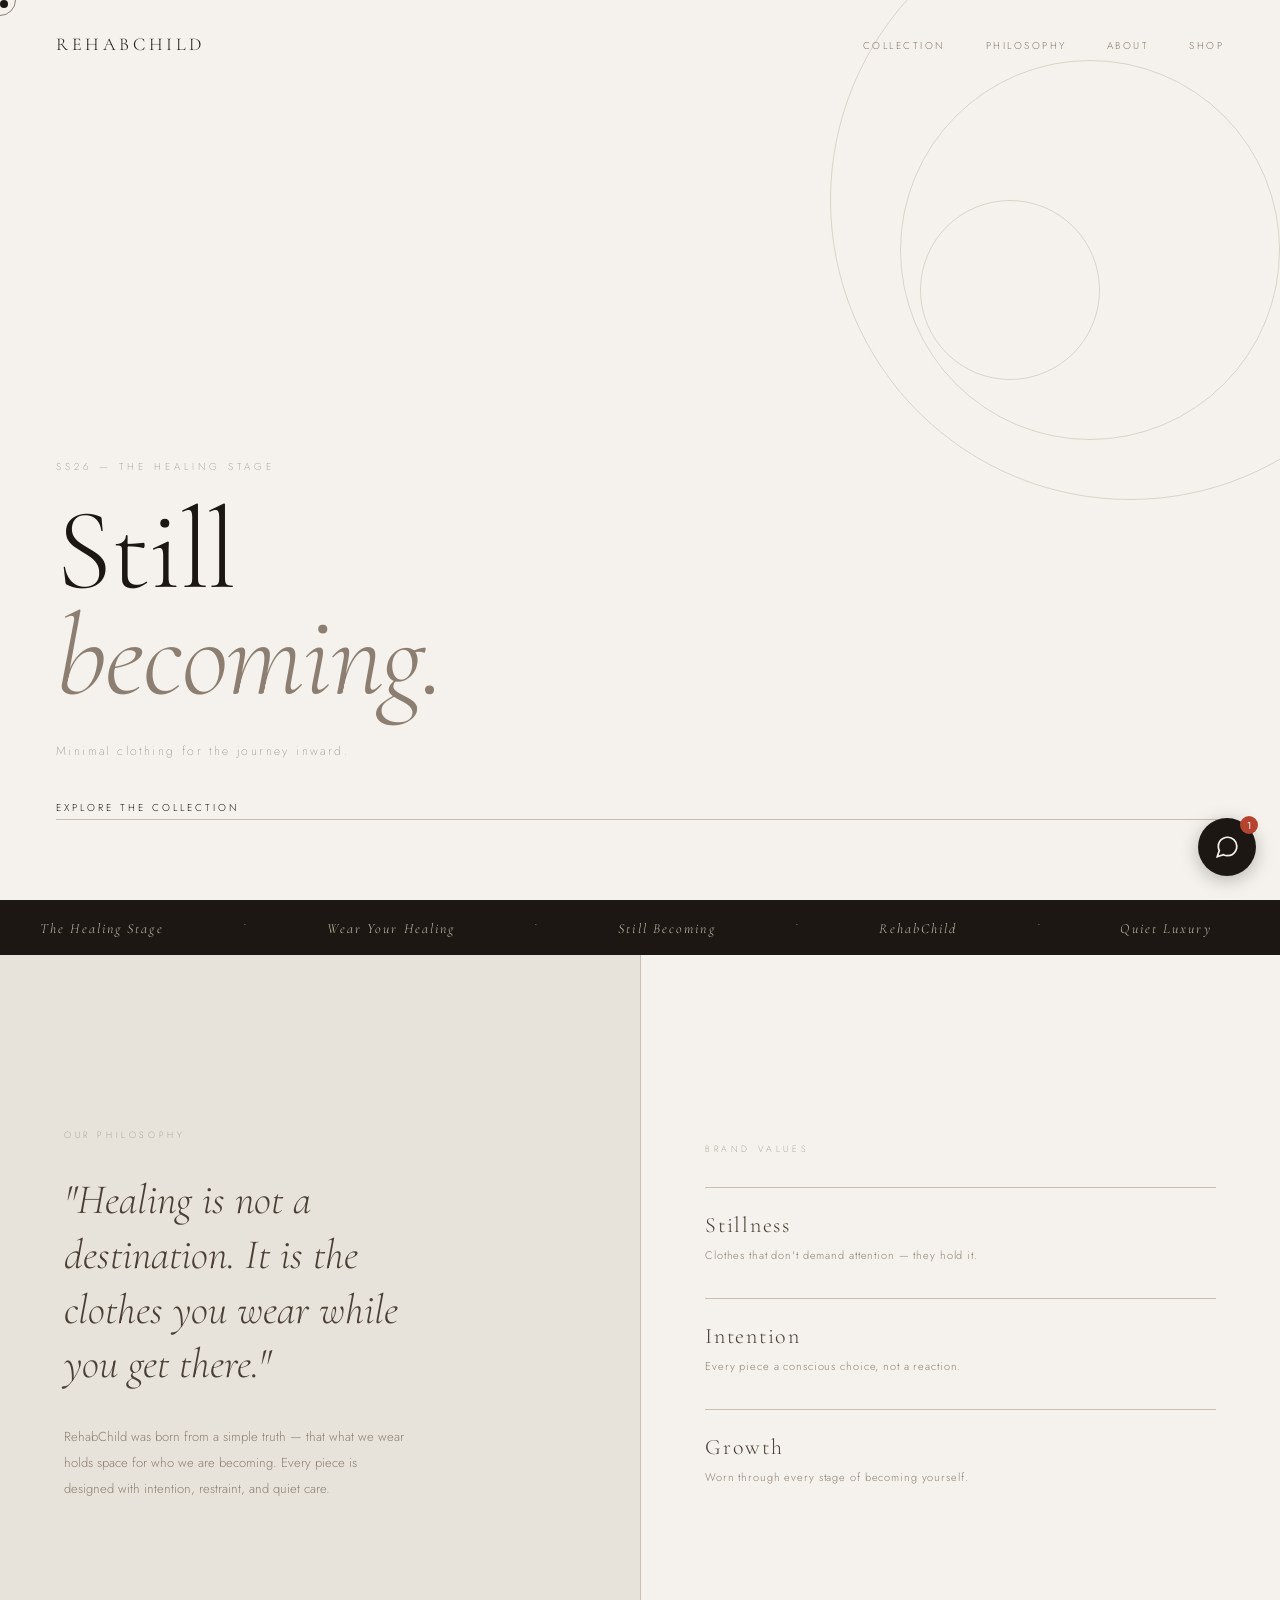
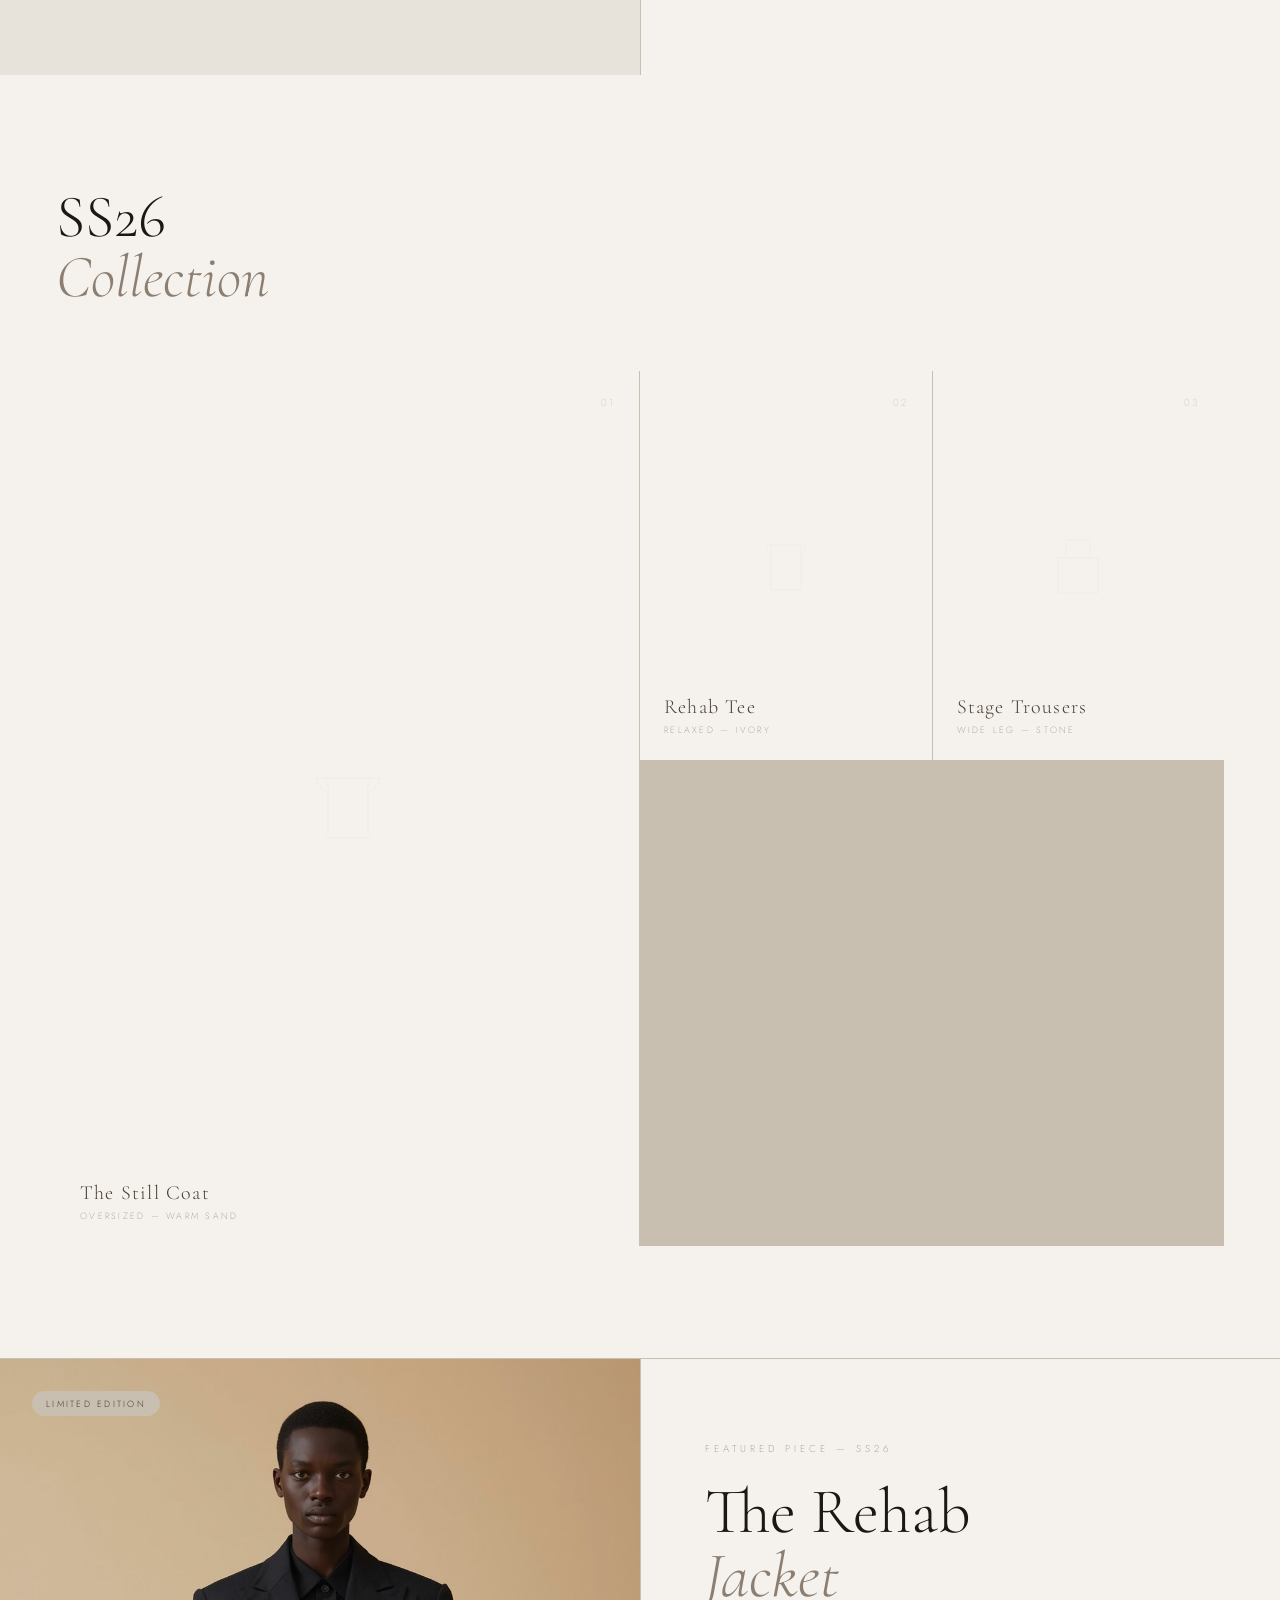
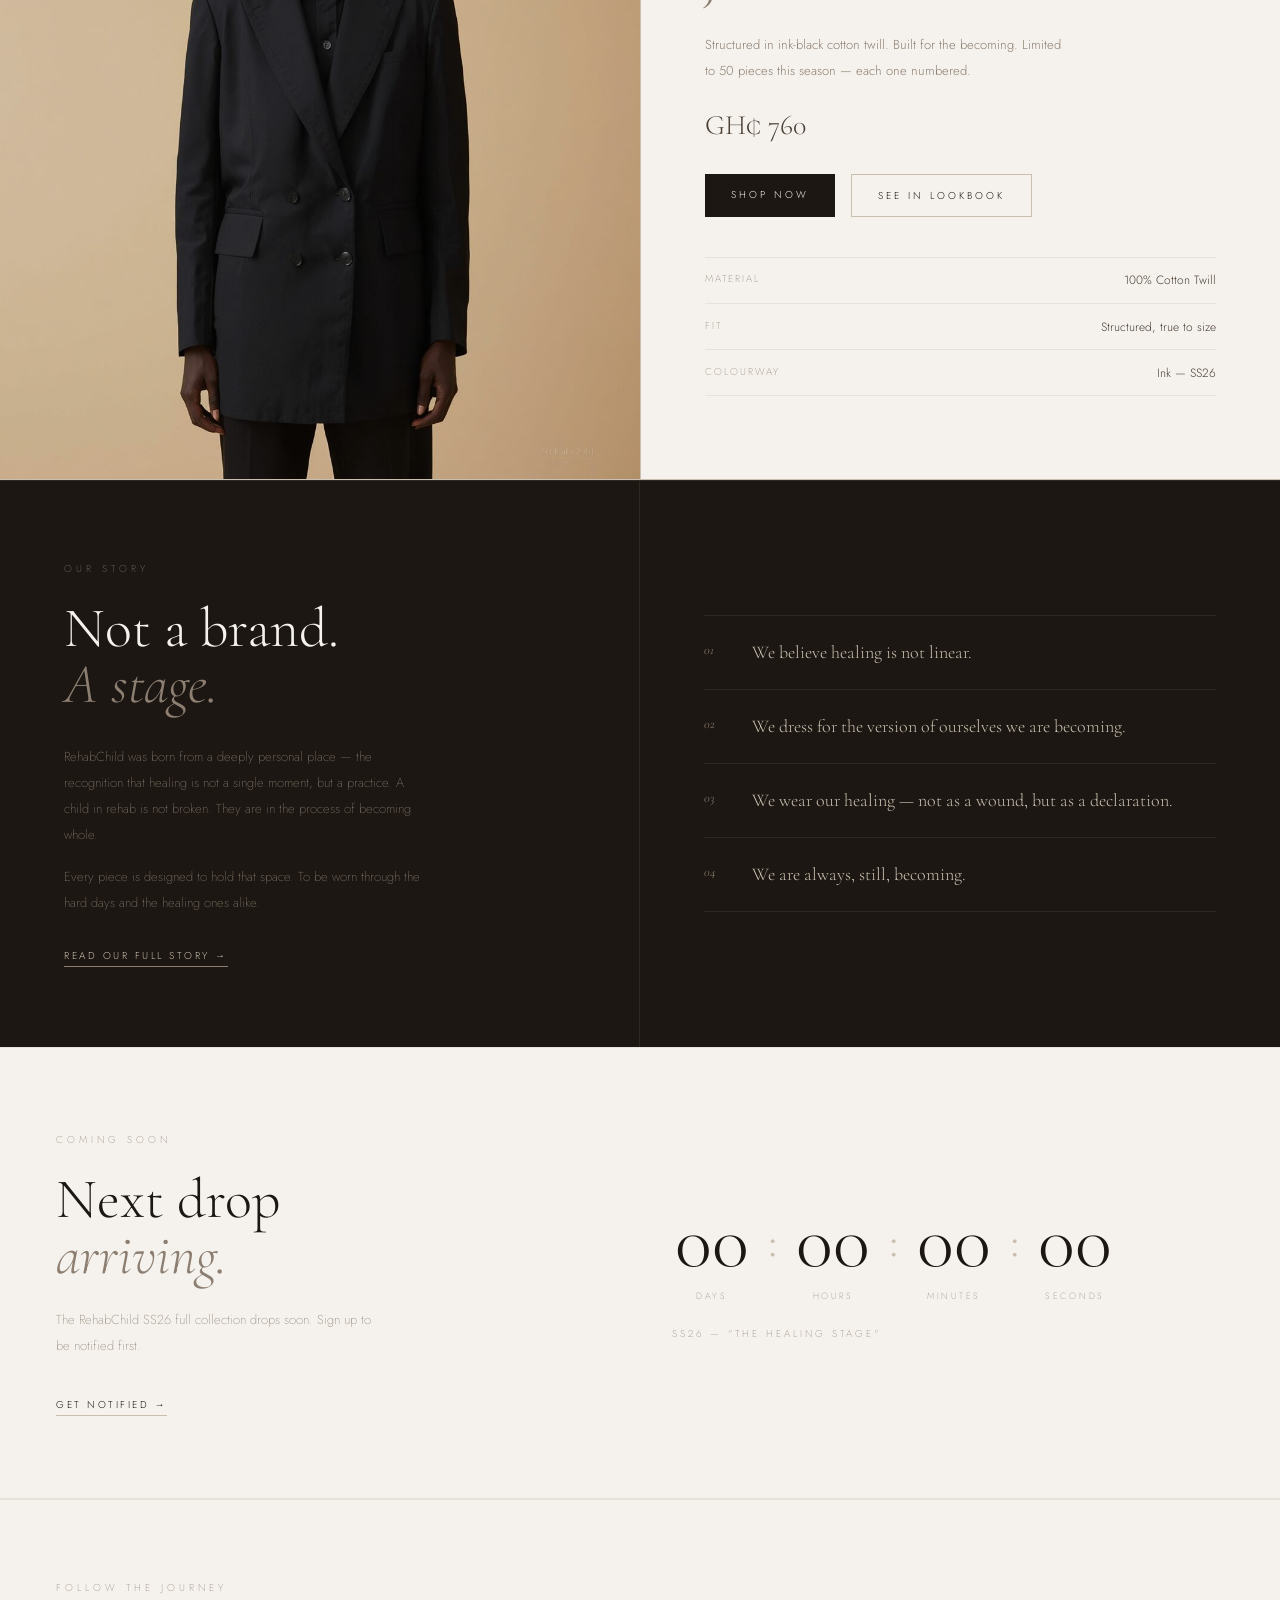
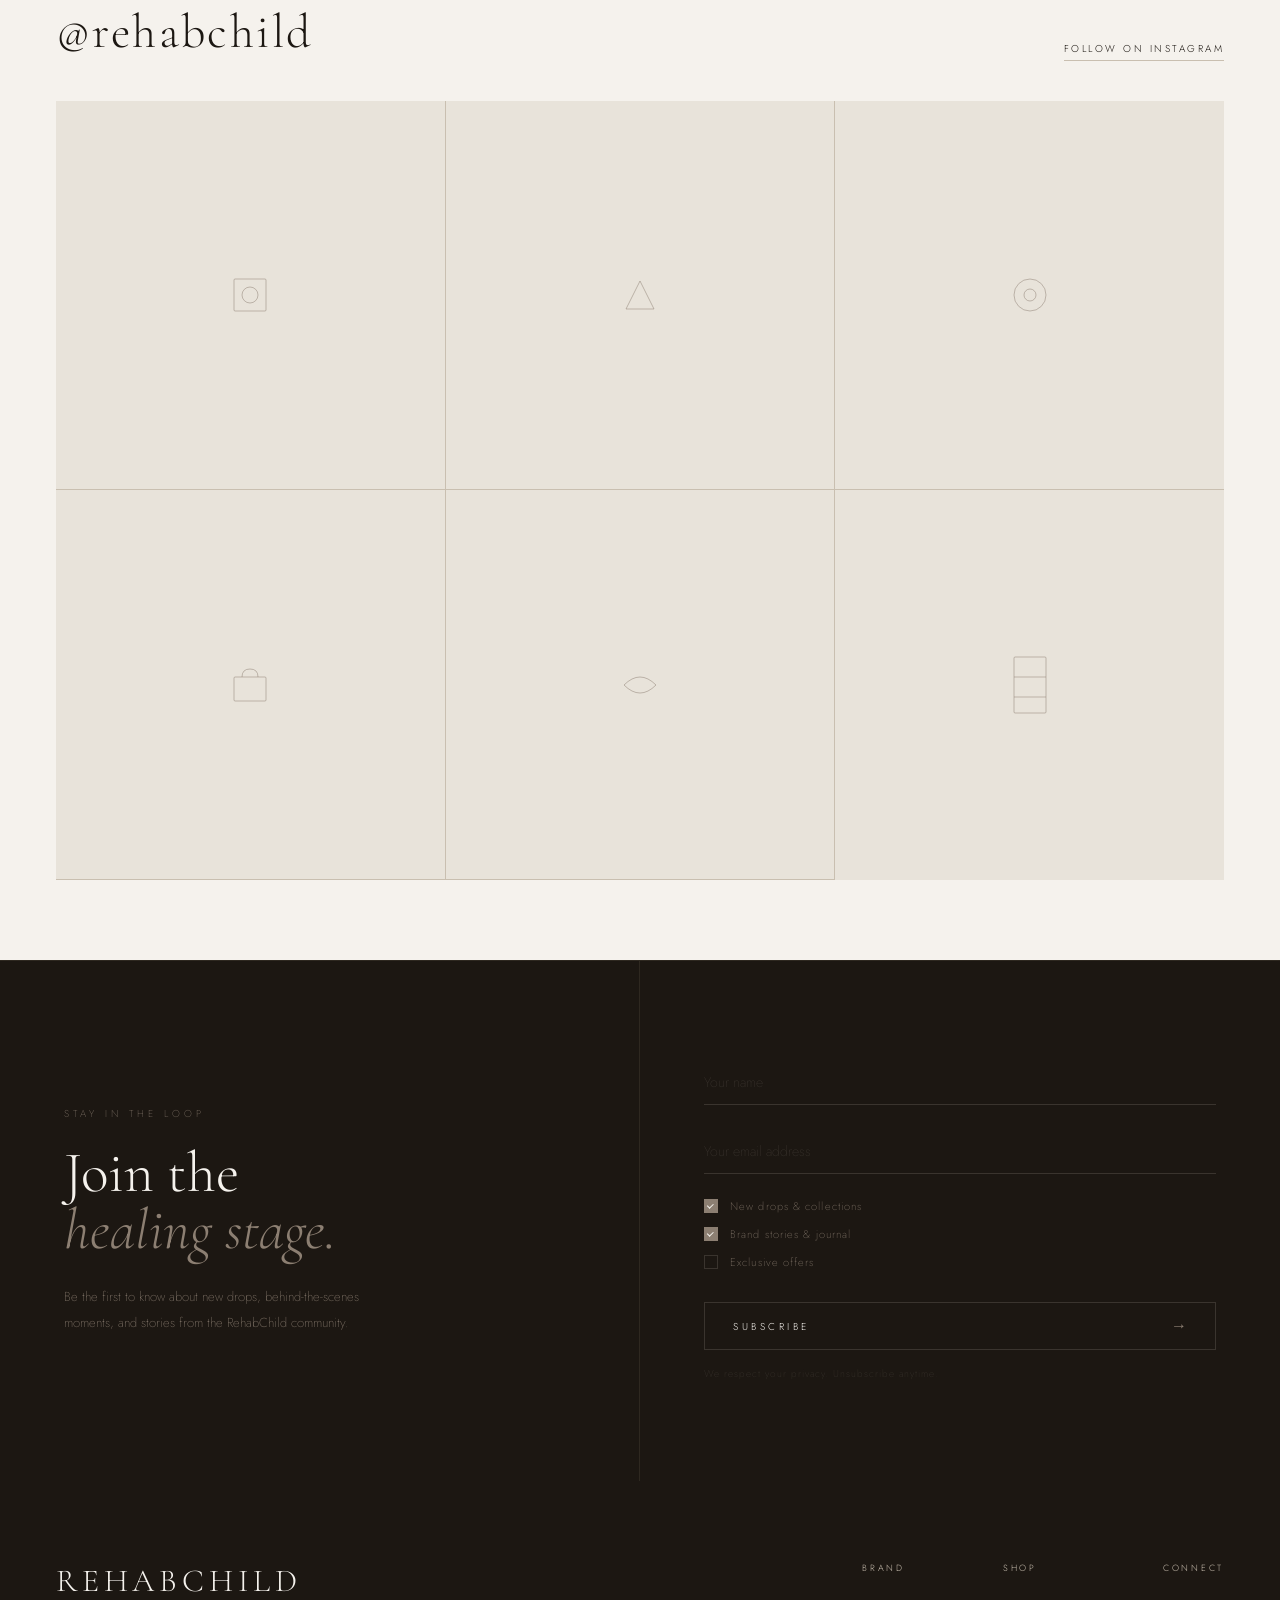
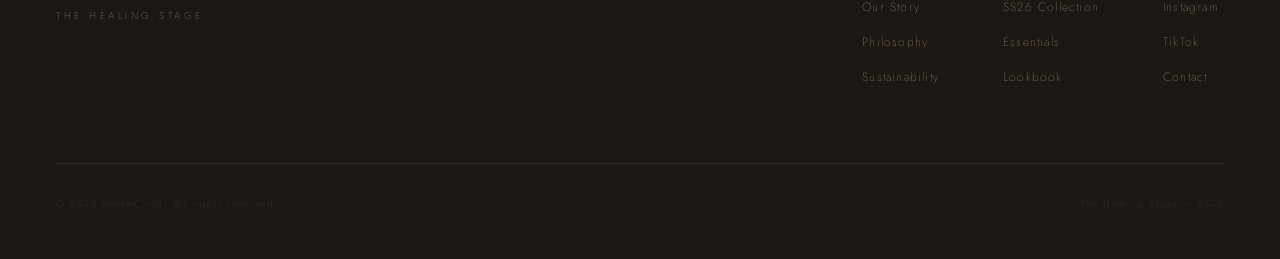
==== commit 9d5a1a51: "Add chatbot assistant" ====
--- a/index.html
+++ b/index.html
@@ -1256,6 +1256,7 @@
       color: var(--taupe);
     }
   </style>
+  <link rel="stylesheet" href="chatbot.css">
 </head>
 <body>
 
@@ -1635,7 +1636,7 @@
           <h4>Connect</h4>
           <ul>
             <li><a href="https://instagram.com/nuski.y" target="_blank">Instagram</a></li>
-            <li><a href="https://tiktok.com/@therehabchild" target="_blank">TikTok</a></li>
+            <li><a href="https://tiktok.com/@nuski.y" target="_blank">TikTok</a></li>
             <li><a href="#">Contact</a></li>
           </ul>
         </div>
@@ -1777,5 +1778,7 @@
       });
     });
   </script>
+  <div id="rc-chatbot-root"></div>
+  <script src="chatbot.js"></script>
 </body>
 </html>
--- a/chatbot.css
+++ b/chatbot.css
@@ -0,0 +1,205 @@
+/* ===== RehabChild Chat Assistant ===== */
+
+#rc-chat-toggle {
+  position: fixed;
+  bottom: 24px;
+  right: 24px;
+  width: 58px;
+  height: 58px;
+  border-radius: 50%;
+  background: var(--ink, #1C1712);
+  color: var(--ivory, #F5F2ED);
+  display: flex;
+  align-items: center;
+  justify-content: center;
+  cursor: pointer;
+  box-shadow: 0 4px 18px rgba(0,0,0,0.25);
+  z-index: 9998;
+  transition: transform 0.2s ease;
+  border: none;
+}
+#rc-chat-toggle:hover { transform: scale(1.06); }
+#rc-chat-toggle svg { width: 26px; height: 26px; }
+
+#rc-chat-badge {
+  position: absolute;
+  top: -2px;
+  right: -2px;
+  background: #B5442E;
+  color: #fff;
+  font-size: 10px;
+  font-family: 'Jost', sans-serif;
+  width: 18px;
+  height: 18px;
+  border-radius: 50%;
+  display: flex;
+  align-items: center;
+  justify-content: center;
+}
+
+#rc-chat-window {
+  position: fixed;
+  bottom: 96px;
+  right: 24px;
+  width: 340px;
+  max-width: calc(100vw - 32px);
+  height: 460px;
+  max-height: calc(100vh - 140px);
+  background: var(--ivory, #F5F2ED);
+  border: 1px solid rgba(28,23,18,0.12);
+  border-radius: 14px;
+  box-shadow: 0 12px 40px rgba(0,0,0,0.28);
+  display: none;
+  flex-direction: column;
+  overflow: hidden;
+  z-index: 9999;
+  font-family: 'Jost', sans-serif;
+}
+#rc-chat-window.rc-open { display: flex; }
+
+#rc-chat-header {
+  background: var(--ink, #1C1712);
+  color: var(--ivory, #F5F2ED);
+  padding: 14px 16px;
+  display: flex;
+  align-items: center;
+  justify-content: space-between;
+}
+#rc-chat-header .rc-title {
+  font-family: 'Cormorant Garamond', serif;
+  font-size: 19px;
+  letter-spacing: 0.04em;
+}
+#rc-chat-header .rc-sub {
+  font-size: 11px;
+  opacity: 0.65;
+  letter-spacing: 0.06em;
+  margin-top: 1px;
+}
+#rc-chat-close {
+  background: none;
+  border: none;
+  color: var(--ivory, #F5F2ED);
+  cursor: pointer;
+  font-size: 20px;
+  line-height: 1;
+  opacity: 0.7;
+}
+#rc-chat-close:hover { opacity: 1; }
+
+#rc-chat-body {
+  flex: 1;
+  overflow-y: auto;
+  padding: 14px;
+  display: flex;
+  flex-direction: column;
+  gap: 10px;
+}
+
+.rc-msg {
+  max-width: 84%;
+  padding: 9px 12px;
+  border-radius: 12px;
+  font-size: 13.5px;
+  line-height: 1.5;
+  white-space: pre-line;
+}
+.rc-msg-bot {
+  background: #fff;
+  color: var(--ink, #1C1712);
+  align-self: flex-start;
+  border: 1px solid rgba(28,23,18,0.08);
+  border-bottom-left-radius: 3px;
+}
+.rc-msg-user {
+  background: var(--bark, #4A3F35);
+  color: #fff;
+  align-self: flex-end;
+  border-bottom-right-radius: 3px;
+}
+.rc-msg a { color: inherit; text-decoration: underline; }
+
+.rc-quick-replies {
+  display: flex;
+  flex-wrap: wrap;
+  gap: 6px;
+  align-self: flex-start;
+  max-width: 100%;
+}
+.rc-chip {
+  background: #fff;
+  border: 1px solid var(--bark, #4A3F35);
+  color: var(--bark, #4A3F35);
+  border-radius: 999px;
+  padding: 6px 12px;
+  font-size: 12px;
+  cursor: pointer;
+  font-family: 'Jost', sans-serif;
+  transition: background 0.15s ease, color 0.15s ease;
+}
+.rc-chip:hover { background: var(--bark, #4A3F35); color: #fff; }
+
+.rc-product-card {
+  display: flex;
+  gap: 10px;
+  background: #fff;
+  border: 1px solid rgba(28,23,18,0.08);
+  border-radius: 10px;
+  padding: 8px;
+  align-self: flex-start;
+  max-width: 90%;
+  text-decoration: none;
+  color: var(--ink, #1C1712);
+}
+.rc-product-card img {
+  width: 52px;
+  height: 62px;
+  object-fit: cover;
+  border-radius: 6px;
+  flex-shrink: 0;
+}
+.rc-product-card .rc-pname {
+  font-family: 'Cormorant Garamond', serif;
+  font-size: 15px;
+}
+.rc-product-card .rc-pprice {
+  font-size: 12px;
+  color: var(--bark, #4A3F35);
+  margin-top: 2px;
+}
+
+#rc-chat-input-row {
+  display: flex;
+  border-top: 1px solid rgba(28,23,18,0.1);
+  padding: 8px;
+  gap: 6px;
+  background: #fff;
+}
+#rc-chat-input {
+  flex: 1;
+  border: 1px solid rgba(28,23,18,0.15);
+  border-radius: 8px;
+  padding: 8px 10px;
+  font-size: 13px;
+  font-family: 'Jost', sans-serif;
+  outline: none;
+  background: var(--ivory, #F5F2ED);
+  color: var(--ink, #1C1712);
+}
+#rc-chat-input:focus { border-color: var(--bark, #4A3F35); }
+#rc-chat-send {
+  background: var(--ink, #1C1712);
+  color: var(--ivory, #F5F2ED);
+  border: none;
+  border-radius: 8px;
+  padding: 0 14px;
+  font-size: 13px;
+  cursor: pointer;
+  font-family: 'Jost', sans-serif;
+}
+#rc-chat-send:hover { background: var(--bark, #4A3F35); }
+
+@media (max-width: 420px) {
+  #rc-chat-window { right: 16px; bottom: 88px; width: calc(100vw - 32px); }
+  #rc-chat-toggle { right: 16px; bottom: 16px; }
+}
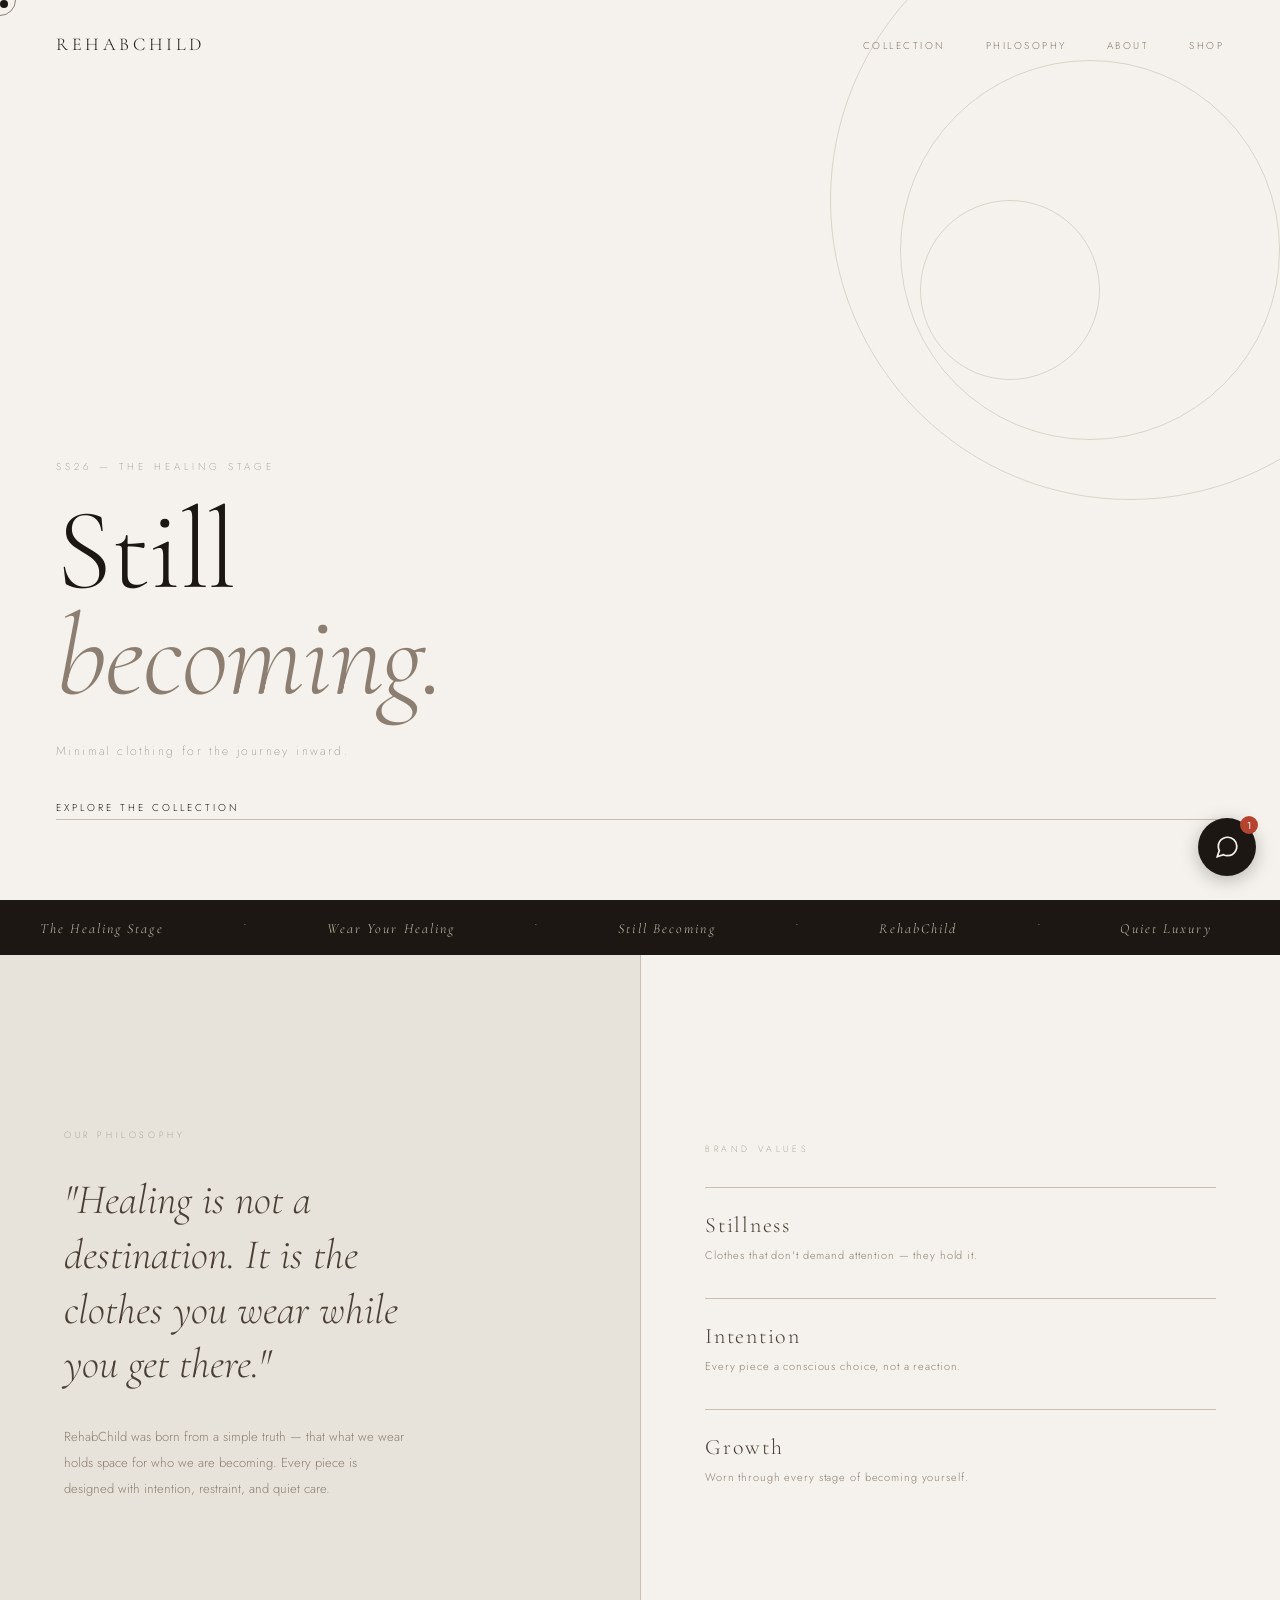
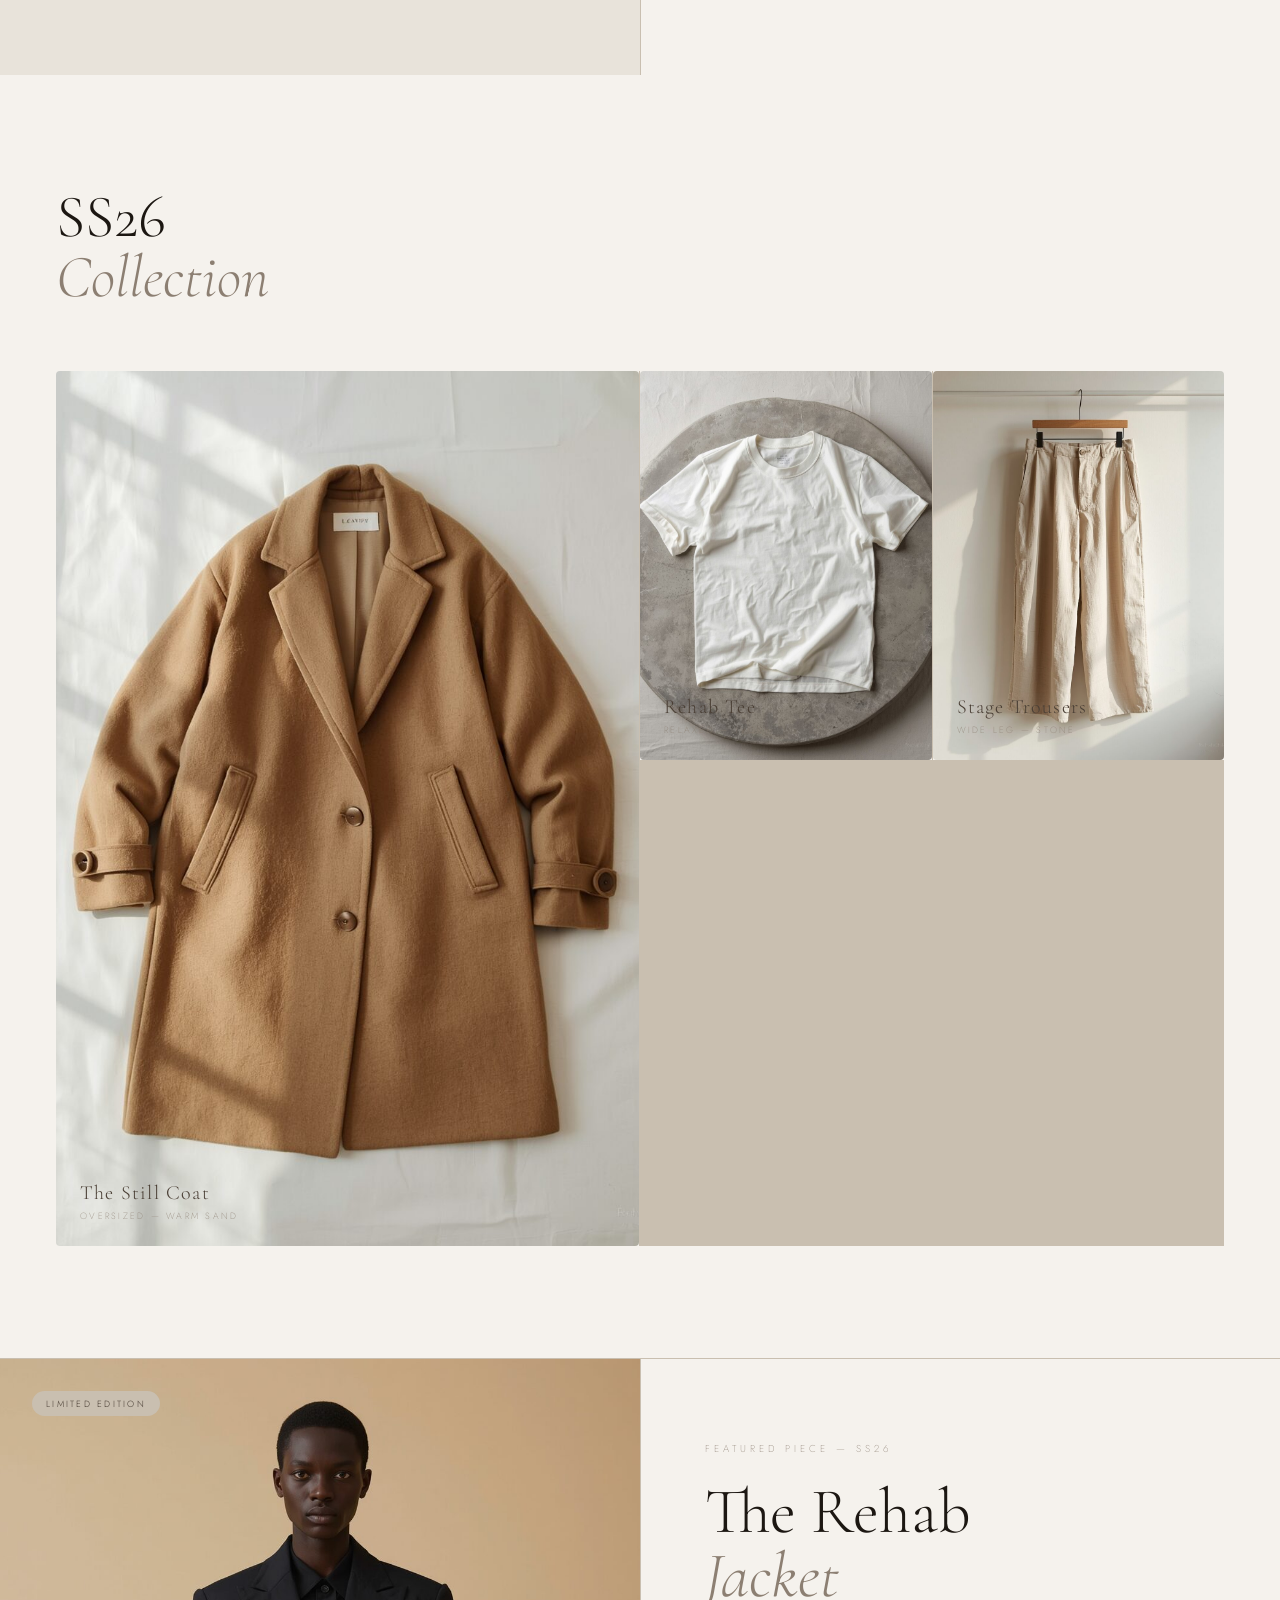
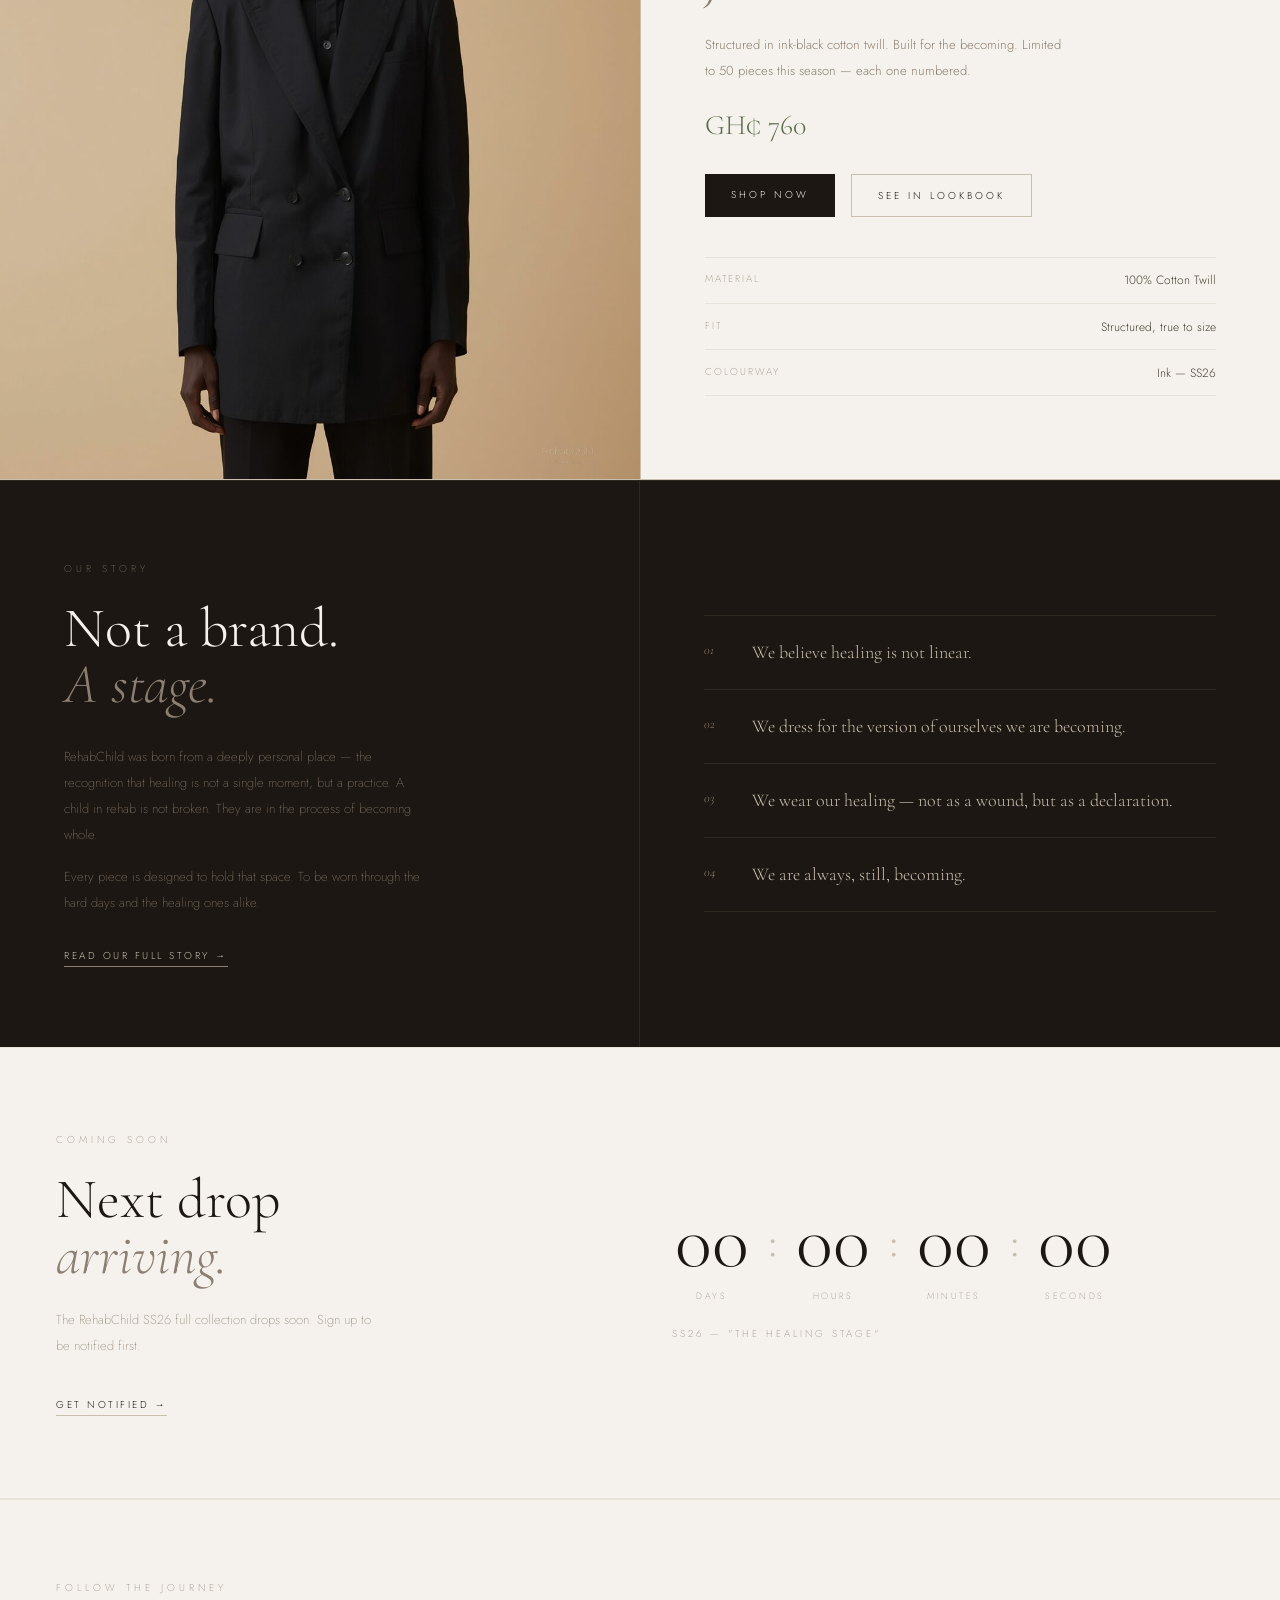
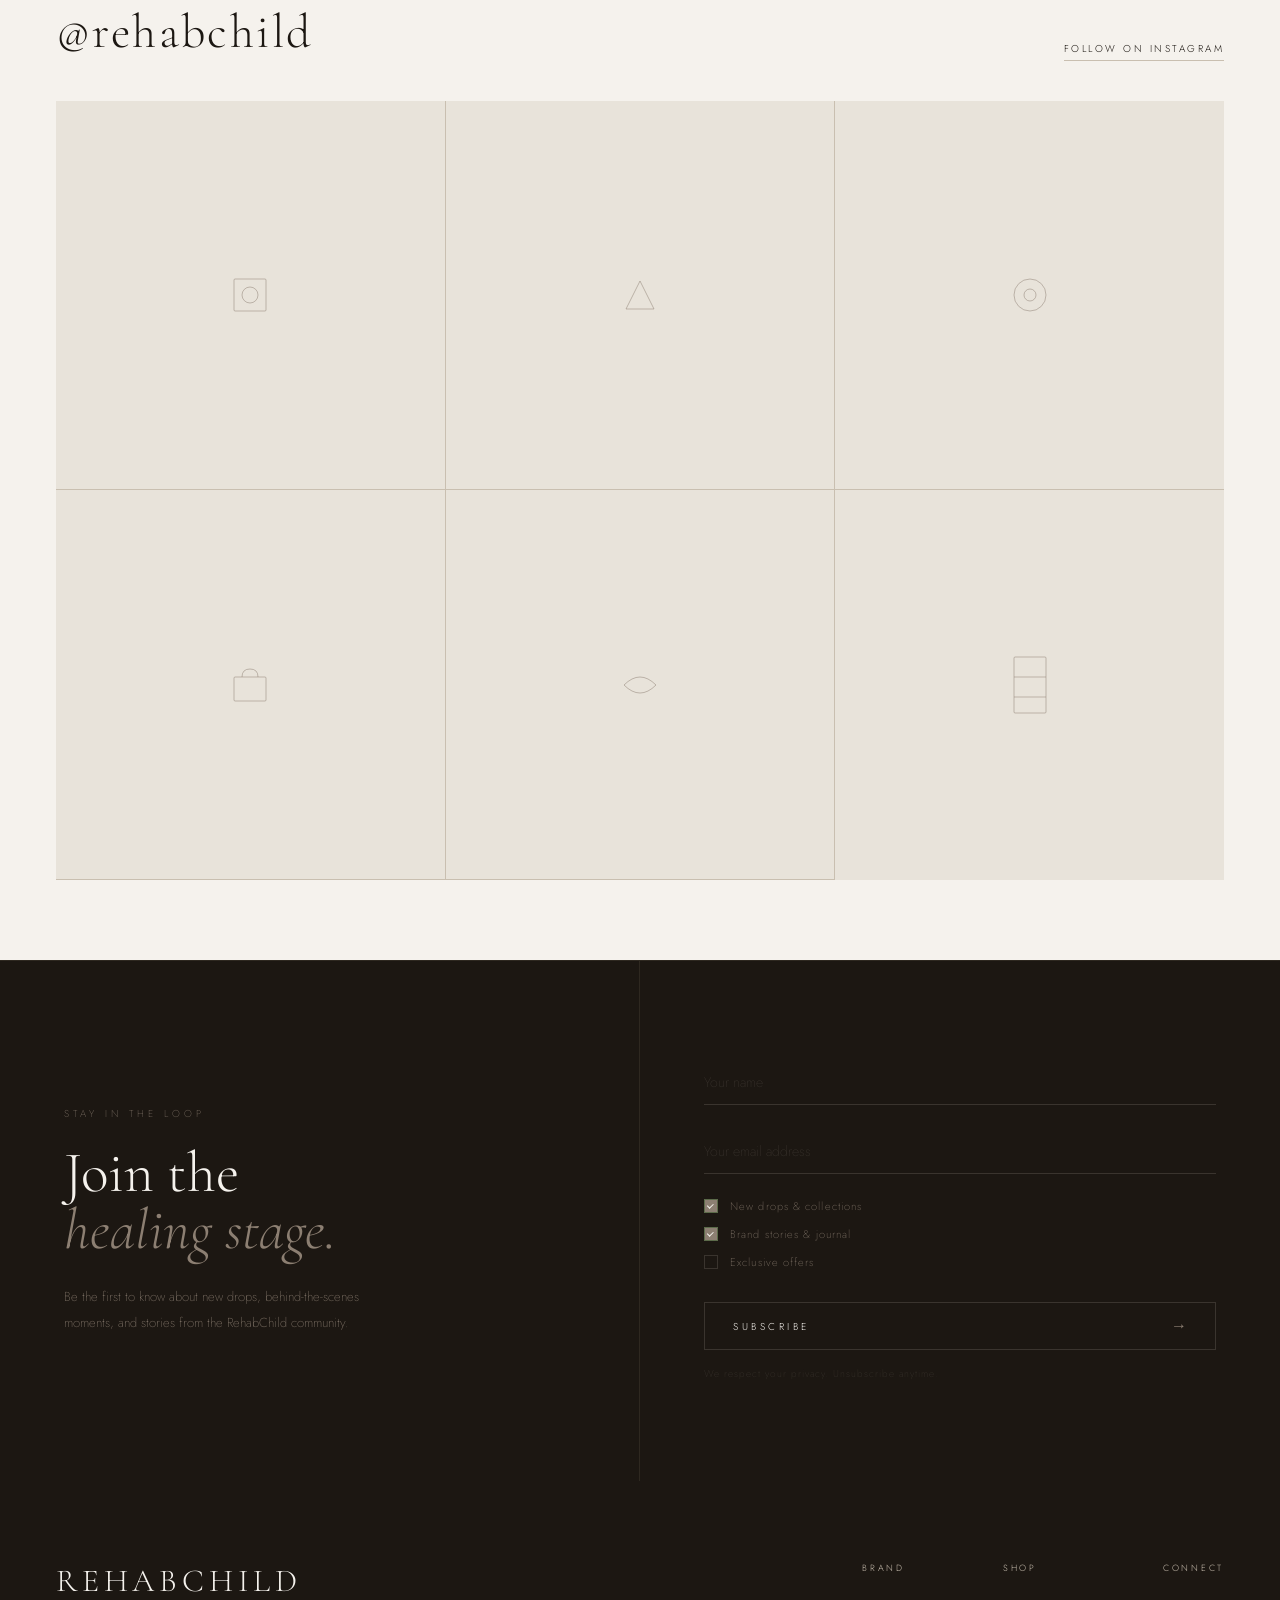
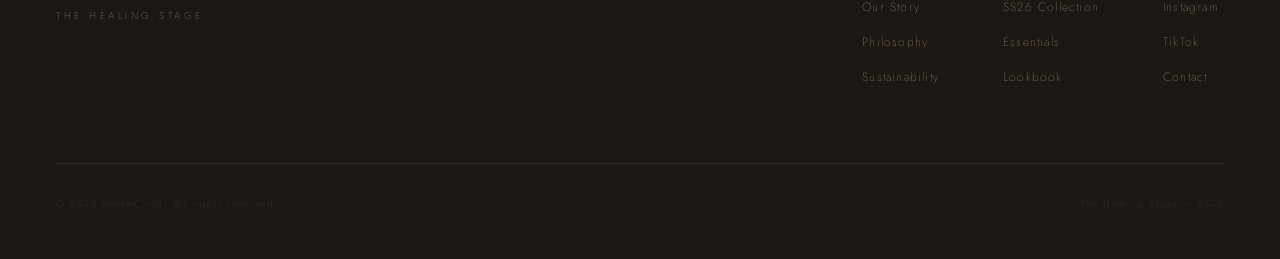
==== commit 4e4f21fe: "Fix product card bug, add real collection photos, sage accent color" ====
--- a/index.html
+++ b/index.html
@@ -16,6 +16,8 @@
       --taupe:    #8C7F72;
       --bark:     #4A3F35;
       --ink:      #1C1712;
+      --accent:   #5C6B4A;
+      --accent-light: #7C8C6A;
     }
 
     html { scroll-behavior: smooth; }
@@ -88,7 +90,7 @@
       transition: color 0.3s ease;
     }
 
-    .nav-links a:hover { color: var(--ink); }
+    .nav-links a:hover { color: var(--accent); }
 
     /* Hero */
     .hero {
@@ -172,7 +174,7 @@
       transition: border-color 0.3s ease, color 0.3s ease;
     }
 
-    .hero-cta:hover { color: var(--taupe); border-color: var(--taupe); }
+    .hero-cta:hover { color: var(--accent); border-color: var(--accent); }
 
     @keyframes fadeUp {
       from { opacity: 0; transform: translateY(24px); }
@@ -485,7 +487,7 @@
 
     .nl-check input:checked + .nl-check-box {
       background: var(--taupe);
-      border-color: var(--taupe);
+      border-color: var(--accent);
     }
 
     .nl-check input:checked + .nl-check-box::after {
@@ -520,7 +522,7 @@
 
     .nl-btn:hover {
       border-color: var(--taupe);
-      background: rgba(140, 127, 114, 0.08);
+      background: rgba(92, 107, 74, 0.08);
     }
 
     .nl-btn-text {
@@ -987,7 +989,7 @@
       font-family: 'Cormorant Garamond', serif;
       font-size: 28px;
       font-weight: 300;
-      color: var(--bark);
+      color: var(--accent);
       margin-bottom: 2rem;
     }
 
@@ -1012,7 +1014,7 @@
       color: var(--ivory);
     }
 
-    .spotlight-btn.primary:hover { background: var(--bark); }
+    .spotlight-btn.primary:hover { background: var(--accent); }
 
     .spotlight-btn.secondary {
       border: 0.5px solid var(--sand);
@@ -1358,11 +1360,7 @@
       <div class="collection-item">
         <span class="item-number">01</span>
         <div class="item-placeholder">
-          <svg width="80" height="80" viewBox="0 0 80 80" fill="none">
-            <rect x="20" y="10" width="40" height="60" rx="2" stroke="#8C7F72" stroke-width="0.5"/>
-            <path d="M20 25 Q10 20 8 10 L20 10" stroke="#8C7F72" stroke-width="0.5" fill="none"/>
-            <path d="M60 25 Q70 20 72 10 L60 10" stroke="#8C7F72" stroke-width="0.5" fill="none"/>
-          </svg>
+          <img src="still-coat.jpg" alt="The Still Coat" style="width:100%;height:100%;object-fit:cover;border-radius:4px;">
         </div>
         <div class="item-name">The Still Coat</div>
         <div class="item-detail">Oversized — Warm Sand</div>
@@ -1370,11 +1368,7 @@
       <div class="collection-item">
         <span class="item-number">02</span>
         <div class="item-placeholder">
-          <svg width="60" height="60" viewBox="0 0 60 60" fill="none">
-            <path d="M15 10 L45 10 L45 55 L15 55 Z" stroke="#8C7F72" stroke-width="0.5" fill="none"/>
-            <path d="M15 10 Q10 8 10 15 L15 20" stroke="#8C7F72" stroke-width="0.5" fill="none"/>
-            <path d="M45 10 Q50 8 50 15 L45 20" stroke="#8C7F72" stroke-width="0.5" fill="none"/>
-          </svg>
+          <img src="rehab-tee.jpg" alt="Rehab Tee" style="width:100%;height:100%;object-fit:cover;border-radius:4px;">
         </div>
         <div class="item-name">Rehab Tee</div>
         <div class="item-detail">Relaxed — Ivory</div>
@@ -1382,10 +1376,7 @@
       <div class="collection-item">
         <span class="item-number">03</span>
         <div class="item-placeholder">
-          <svg width="60" height="60" viewBox="0 0 60 60" fill="none">
-            <rect x="18" y="5" width="24" height="18" rx="1" stroke="#8C7F72" stroke-width="0.5" fill="none"/>
-            <path d="M10 23 L50 23 L50 58 L10 58 Z" stroke="#8C7F72" stroke-width="0.5" fill="none"/>
-          </svg>
+          <img src="stage-trousers.jpg" alt="Stage Trousers" style="width:100%;height:100%;object-fit:cover;border-radius:4px;">
         </div>
         <div class="item-name">Stage Trousers</div>
         <div class="item-detail">Wide Leg — Stone</div>
--- a/chatbot.css
+++ b/chatbot.css
@@ -14,7 +14,7 @@
   justify-content: center;
   cursor: pointer;
   box-shadow: 0 4px 18px rgba(0,0,0,0.25);
-  z-index: 9998;
+  z-index: 999998;
   transition: transform 0.2s ease;
   border: none;
 }
@@ -52,13 +52,13 @@
   display: none;
   flex-direction: column;
   overflow: hidden;
-  z-index: 9999;
+  z-index: 999999;
   font-family: 'Jost', sans-serif;
 }
 #rc-chat-window.rc-open { display: flex; }
 
 #rc-chat-header {
-  background: var(--ink, #1C1712);
+  background: var(--accent, #5C6B4A);
   color: var(--ivory, #F5F2ED);
   padding: 14px 16px;
   display: flex;
@@ -128,8 +128,8 @@
 }
 .rc-chip {
   background: #fff;
-  border: 1px solid var(--bark, #4A3F35);
-  color: var(--bark, #4A3F35);
+  border: 1px solid var(--accent, #5C6B4A);
+  color: var(--accent, #5C6B4A);
   border-radius: 999px;
   padding: 6px 12px;
   font-size: 12px;
@@ -137,7 +137,7 @@
   font-family: 'Jost', sans-serif;
   transition: background 0.15s ease, color 0.15s ease;
 }
-.rc-chip:hover { background: var(--bark, #4A3F35); color: #fff; }
+.rc-chip:hover { background: var(--accent, #5C6B4A); color: #fff; }
 
 .rc-product-card {
   display: flex;
@@ -197,7 +197,7 @@
   cursor: pointer;
   font-family: 'Jost', sans-serif;
 }
-#rc-chat-send:hover { background: var(--bark, #4A3F35); }
+#rc-chat-send:hover { background: var(--accent, #5C6B4A); }
 
 @media (max-width: 420px) {
   #rc-chat-window { right: 16px; bottom: 88px; width: calc(100vw - 32px); }
